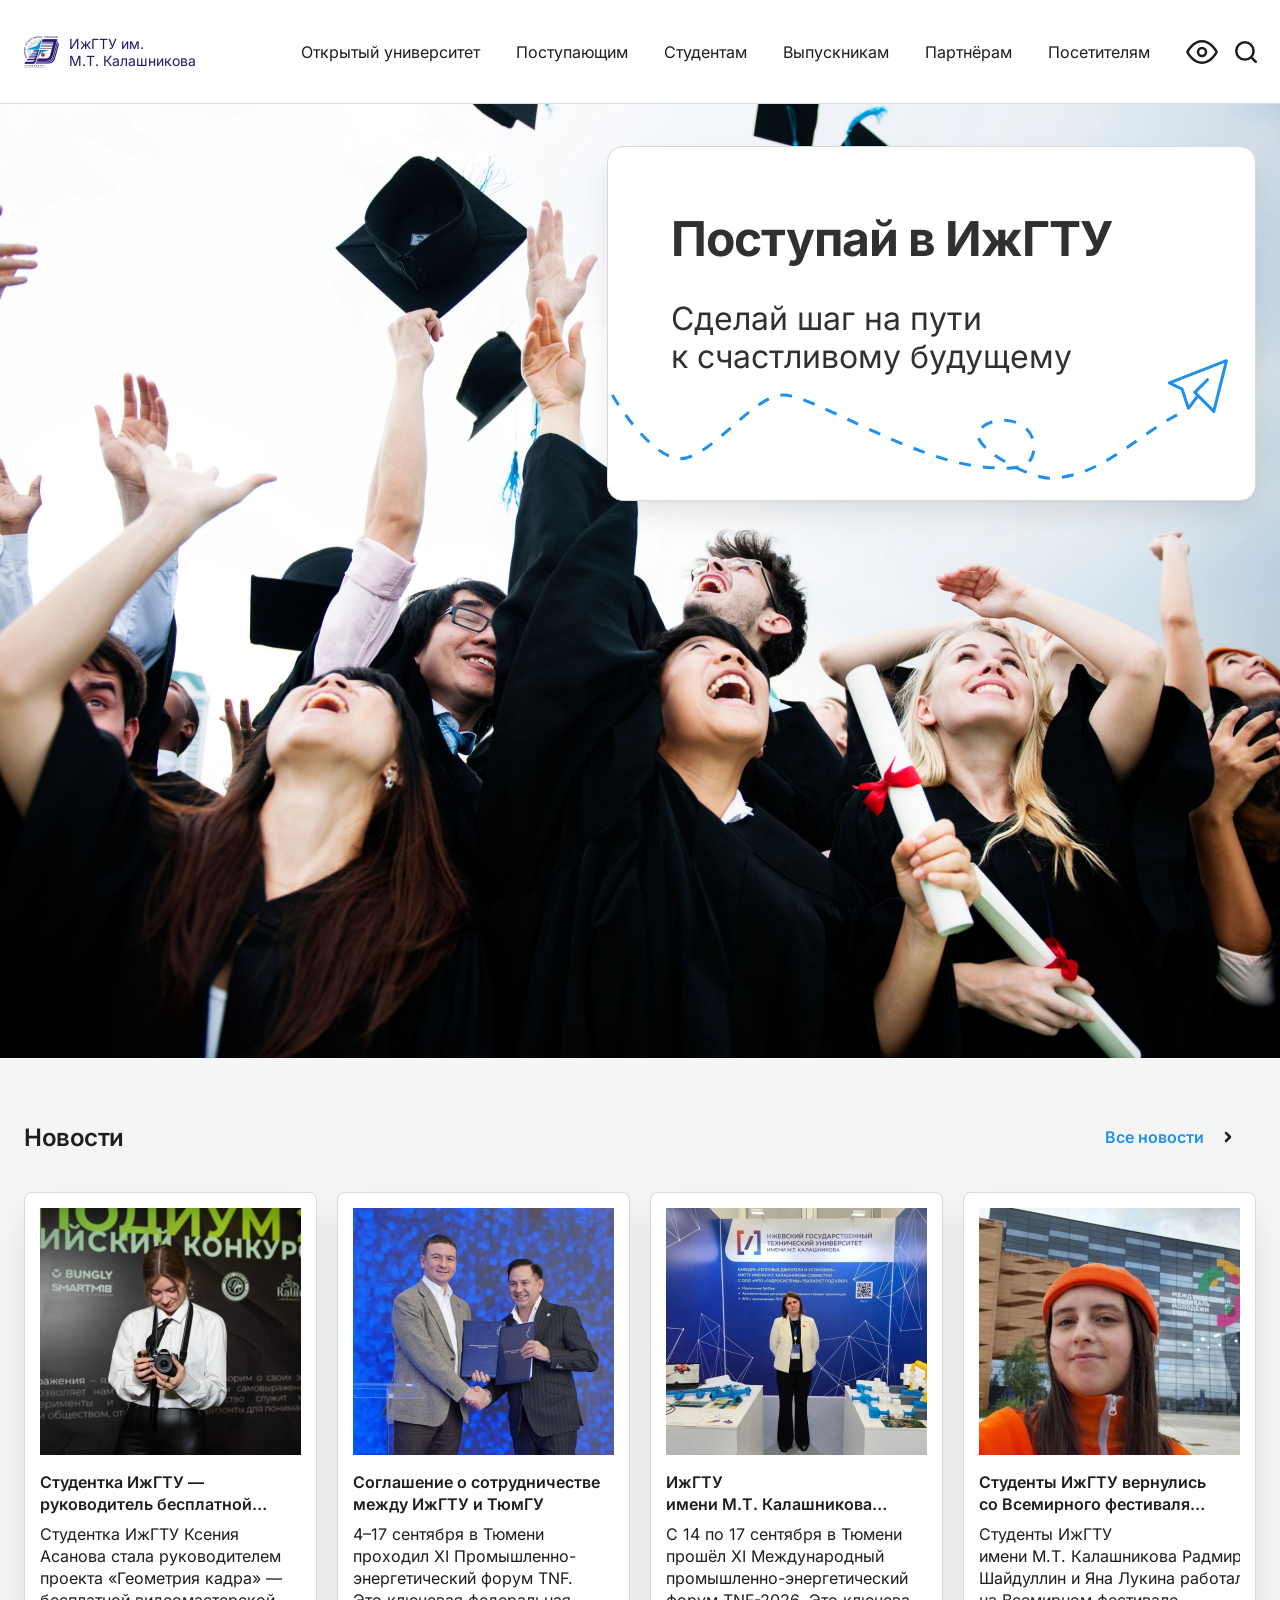
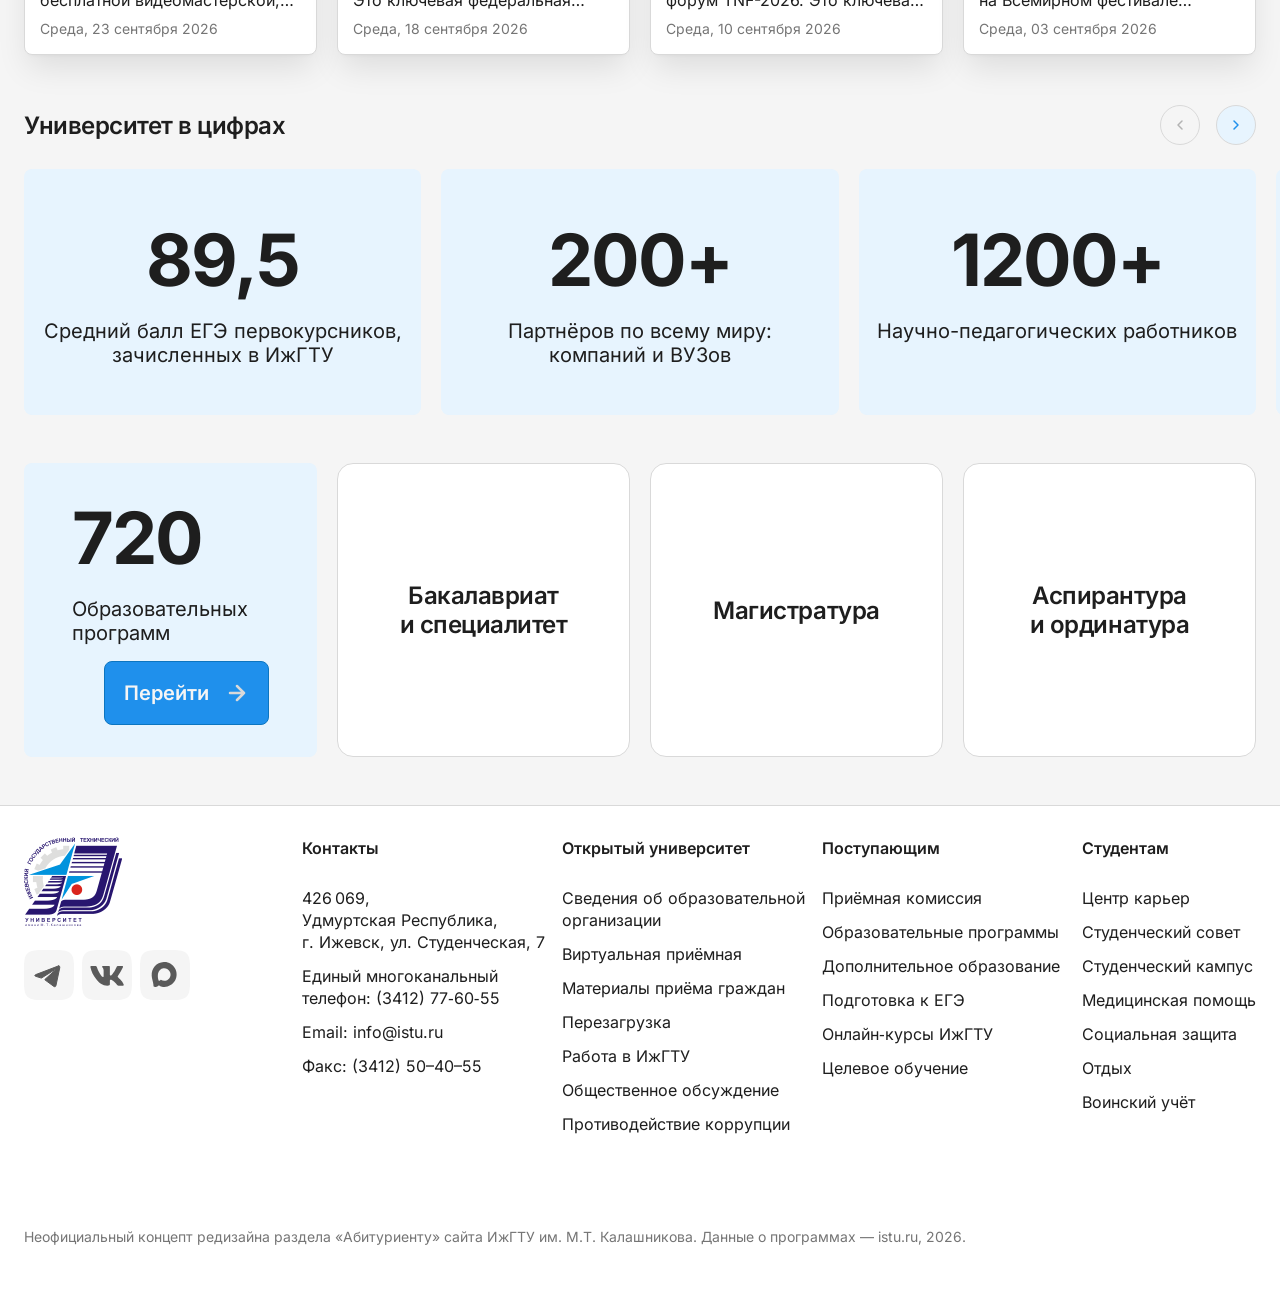
==== index.html @ 880d7a08 "Концепт раздела «Абитуриенту» ИжГТУ: десктоп и мобильная версия Неофициальный концепт редизайна istu" ====
<!doctype html>
<html lang="ru">
<head>
  <meta charset="utf-8">
  <meta name="viewport" content="width=device-width, initial-scale=1">
  <title>ИжГТУ им. М.Т. Калашникова — неофициальный концепт</title>
  <meta name="description" content="Неофициальный концепт редизайна раздела «Абитуриенту» сайта ИжГТУ им. М.Т. Калашникова">
  <link rel="icon" href="assets/img/logo-header.png">
  <link rel="preload" href="assets/fonts/inter-cyrillic.woff2" as="font" type="font/woff2" crossorigin>
  <link rel="stylesheet" href="css/style.css">
  <link rel="stylesheet" href="css/mobile.css">
  <script src="js/icons.js"></script>
  <script src="js/common.js"></script>
  <script src="js/mobile.js"></script>
</head>
<body>
  <header id="header"></header>
  <script>Site.renderHeader();</script>

  <main>
    <section class="hero" aria-label="Поступай в ИжГТУ">
      <img class="hero__photo" src="assets/img/hero.jpg" width="1440" height="960" alt="Выпускники подбрасывают шапки">
      <div class="container">
        <a class="motivation" href="programs.html" aria-label="Поступай в ИжГТУ — подобрать образовательную программу">
          <span class="t-page">Поступай в&nbsp;ИжГТУ</span>
          <span class="t-subtitle">Сделай шаг&nbsp;на&nbsp;пути<br>к&nbsp;счастливому будущему</span>
          <span class="motivation__graphic" id="hero-graphic"></span>
        </a>
      </div>
    </section>

    <section class="news container" aria-labelledby="news-title">
      <div class="section-head">
        <h2 class="t-heading" id="news-title">Новости</h2>
        <a class="btn btn--subtle" href="stub.html">Все&nbsp;новости <span data-icon="chevronRight"></span></a>
      </div>
      <div class="news__grid">
        <a class="news-card" href="stub.html">
          <div class="news-card__img"><img src="assets/img/news1.jpg" width="283" height="247" alt="" loading="lazy"></div>
          <div class="news-card__body">
            <h3 class="news-card__title">Студентка ИжГТУ&nbsp;— руководитель бесплатной видеомастерской</h3>
            <p class="news-card__text">Студентка ИжГТУ&nbsp;Ксения Асанова&nbsp;стала руководителем проекта «Геометрия кадра»&nbsp;— бесплатной видеомастерской, где&nbsp;молодёжь республики 16–25&nbsp;лет&nbsp;за&nbsp;три&nbsp;дня снимет собственные фильмы и&nbsp;покажет их&nbsp;на&nbsp;большом экране. Приём заявок открыт&nbsp;до&nbsp;30&nbsp;сентября. Под&nbsp;руководством Ксении проект получил поддержку грантового конкурса «Росмолодёжь.Гранты»</p>
            <p class="news-card__date">Среда, 23&nbsp;сентября 2026</p>
          </div>
        </a>
        <a class="news-card" href="stub.html">
          <div class="news-card__img"><img src="assets/img/news2.jpg" width="283" height="247" alt="" loading="lazy"></div>
          <div class="news-card__body">
            <h3 class="news-card__title">Соглашение о&nbsp;сотрудничестве между&nbsp;ИжГТУ и&nbsp;ТюмГУ</h3>
            <p class="news-card__text">4–17&nbsp;сентября в&nbsp;Тюмени проходил XI&nbsp;Промышленно-энергетический форум TNF. Это&nbsp;ключевая федеральная площадка для&nbsp;диалога между&nbsp;государством, крупнейшими нефтегазовыми компаниями, поставщиками оборудования и&nbsp;технологий, разработчиками цифровых решений, научным сообществом и&nbsp;регуляторами. ИжГТУ имени&nbsp;М.Т.&nbsp;Калашникова на&nbsp;данном форуме представлял исполняющий обязанности ректора&nbsp;Михаил Олегович Писарев.</p>
            <p class="news-card__date">Среда, 18&nbsp;сентября 2026</p>
          </div>
        </a>
        <a class="news-card" href="stub.html">
          <div class="news-card__img"><img src="assets/img/news3.jpg" width="283" height="247" alt="" loading="lazy"></div>
          <div class="news-card__body">
            <h3 class="news-card__title">ИжГТУ имени&nbsp;М.Т.&nbsp;Калашникова на&nbsp;TNF EXPO&nbsp;— 2026</h3>
            <p class="news-card__text">С&nbsp;14&nbsp;по&nbsp;17&nbsp;сентября в&nbsp;Тюмени прошёл&nbsp;XI&nbsp;Международный промышленно-энергетический форум TNF-2026. Это&nbsp;ключевая отраслевая площадка нефтегазового комплекса России, которая в&nbsp;этом году получила официальный международный статус.</p>
            <p class="news-card__date">Среда, 10&nbsp;сентября 2026</p>
          </div>
        </a>
        <a class="news-card" href="stub.html">
          <div class="news-card__img"><img src="assets/img/news4.jpg" width="283" height="247" alt="" loading="lazy"></div>
          <div class="news-card__body">
            <h3 class="news-card__title">Студенты ИжГТУ вернулись со&nbsp;Всемирного фестиваля молодёжи</h3>
            <p class="news-card__text">Студенты ИжГТУ имени&nbsp;М.Т.&nbsp;Калашникова&nbsp;Радмир Шайдуллин&nbsp;и&nbsp;Яна&nbsp;Лукина&nbsp;работали на&nbsp;Всемирном фестивале молодёжи-2026. Фестиваль, прошедший с&nbsp;11&nbsp;по&nbsp;17&nbsp;сентября в&nbsp;Екатеринбурге, собрал молодёжь, экспертов и&nbsp;лидеров мнений из&nbsp;России и&nbsp;других стран.</p>
            <p class="news-card__date">Среда, 03&nbsp;сентября 2026</p>
          </div>
        </a>
      </div>
    </section>

    <section class="stats" aria-labelledby="stats-title">
      <div class="container section-head">
        <h2 class="t-heading" id="stats-title">Университет в&nbsp;цифрах</h2>
        <div class="carousel-arrows">
          <button class="carousel-arrow" type="button" data-carousel="prev" aria-label="Назад" disabled><span data-icon="chevronLeftThin"></span></button>
          <button class="carousel-arrow" type="button" data-carousel="next" aria-label="Вперёд"><span data-icon="chevronRightThin"></span></button>
        </div>
      </div>
      <div class="stats__viewport">
        <div class="container stats__frame">
          <div class="stats__track" id="stats-track">
            <div class="stat-card"><p class="t-hero">89,5</p><p class="stat-card__label">Средний балл ЕГЭ&nbsp;первокурсников, зачисленных в&nbsp;ИжГТУ</p></div>
            <div class="stat-card"><p class="t-hero">200+</p><p class="stat-card__label">Партнёров по&nbsp;всему миру:<br>компаний и&nbsp;ВУЗов</p></div>
            <div class="stat-card"><p class="t-hero">1200+</p><p class="stat-card__label">Научно-педагогических работников</p></div>
            <div class="stat-card"><p class="t-hero">250+</p><p class="stat-card__label">Научных мероприятий в год</p></div>
          </div>
        </div>
      </div>
    </section>

    <section class="container programs-tiles" aria-label="Образовательные программы">
      <div class="tile tile--count">
        <p class="t-hero">720</p>
        <p class="tile--count__label">Образовательных<br>программ</p>
        <a class="btn btn--primary btn--lg" href="programs.html">Перейти <span data-icon="arrowRight" class="icon-arrow"></span></a>
      </div>
      <a class="tile" href="programs.html?level=bachelor">Бакалавриат<br>и&nbsp;специалитет</a>
      <a class="tile" href="programs.html?level=master">Магистратура</a>
      <a class="tile" href="programs.html?level=postgrad">Аспирантура<br>и&nbsp;ординатура</a>
    </section>
  </main>

  <footer id="footer"></footer>
  <script>Site.renderFooter();</script>
  <script src="js/home.js"></script>
</body>
</html>
---- css/style.css ----
/* ==========================================================================
   ИжГТУ — концепт раздела «Абитуриенту». Стили по макету Figma (Page 1).
   Сетка: макет 1440, контент 1320, поля 60.
   ========================================================================== */

/* ---------- Шрифт Inter (локально, с кириллицей) ---------- */
@font-face {
  font-family: 'Inter';
  font-style: normal;
  font-display: swap;
  font-weight: 100 900;
  src: url('../assets/fonts/inter-cyrillic-ext.woff2') format('woff2');
  unicode-range: U+0460-052F, U+1C80-1C8A, U+20B4, U+2DE0-2DFF, U+A640-A69F, U+FE2E-FE2F;
}
@font-face {
  font-family: 'Inter';
  font-style: normal;
  font-display: swap;
  font-weight: 100 900;
  src: url('../assets/fonts/inter-cyrillic.woff2') format('woff2');
  unicode-range: U+0301, U+0400-045F, U+0490-0491, U+04B0-04B1, U+2116;
}
@font-face {
  font-family: 'Inter';
  font-style: normal;
  font-display: swap;
  font-weight: 100 900;
  src: url('../assets/fonts/inter-latin-ext.woff2') format('woff2');
  unicode-range: U+0100-02BA, U+02BD-02C5, U+02C7-02CC, U+02CE-02D7, U+02DD-02FF, U+0304, U+0308, U+0329, U+1D00-1DBF, U+1E00-1E9F, U+1EF2-1EFF, U+2020, U+20A0-20AB, U+20AD-20C0, U+2113, U+2C60-2C7F, U+A720-A7FF;
}
@font-face {
  font-family: 'Inter';
  font-style: normal;
  font-display: swap;
  font-weight: 100 900;
  src: url('../assets/fonts/inter-latin.woff2') format('woff2');
  unicode-range: U+0000-00FF, U+0131, U+0152-0153, U+02BB-02BC, U+02C6, U+02DA, U+02DC, U+0304, U+0308, U+0329, U+2000-206F, U+20AC, U+2122, U+2191, U+2193, U+2212, U+2215, U+FEFF, U+FFFD;
}

/* ---------- Токены из макета ---------- */
:root {
  --bg: #f5f5f5;
  --surface: #ffffff;
  --border: #d9d9d9;
  --text: #1e1e1e;
  --text-2: #303030;
  --text-3: #5a5a5a;
  --muted: #757575;
  --placeholder: #b3b3b3;
  --brand: #1f90ec;
  --brand-dark: #0c75c0;
  --brand-darker: #0a63a3;
  --brand-50: #e7f4fe;
  --brand-100: #d0e5fd;
  --brand-bubble: #d0ecfd;
  --brand-200: #add9fc;
  --logo: #28166f;
  --positive: #14ae5c;
  --dark: #2c2c2c;
  --track: #e6e6e6;
  --neutral: #e3e3e3;
  --neutral-border: #767676;
  --tag: #d9d9d9;

  --shadow-400: 0 4px 4px -4px rgba(12, 12, 13, .05), 0 16px 32px -4px rgba(12, 12, 13, .10);
  --shadow-400-hover: 0 4px 6px -4px rgba(12, 12, 13, .08), 0 20px 40px -6px rgba(12, 12, 13, .16);
  --shadow-200: 0 1px 4px rgba(12, 12, 13, .05), 0 1px 4px rgba(12, 12, 13, .10);
  --focus: 0 0 0 3px rgba(31, 144, 236, .35);

  --content: 1320px;
  --aside: 315px;
  --gap: 20px;
}

/* ---------- База ---------- */
*, *::before, *::after { box-sizing: border-box; }
html { -webkit-text-size-adjust: 100%; text-size-adjust: 100%; scroll-behavior: smooth; }
body {
  margin: 0;
  min-width: 1000px;
  font-family: 'Inter', system-ui, -apple-system, 'Segoe UI', Roboto, Arial, sans-serif;
  font-size: 16px;
  line-height: 1.4;
  color: var(--text);
  background: var(--bg);
  -webkit-font-smoothing: antialiased;
  -moz-osx-font-smoothing: grayscale;
  font-optical-sizing: none;
}
body.page-white { background: var(--surface); }
img, svg { display: block; }
a { color: inherit; text-decoration: none; }
button { font: inherit; color: inherit; background: none; border: 0; padding: 0; margin: 0; cursor: pointer; }
input { font: inherit; color: inherit; }
h1, h2, h3, h4, p, ul, ol { margin: 0; padding: 0; }
ul, ol { list-style: none; }
[hidden] { display: none !important; }
:focus { outline: none; }
:focus-visible { outline: none; box-shadow: var(--focus); }
.icon { flex: none; }
.visually-hidden {
  position: absolute !important; width: 1px; height: 1px; margin: -1px; padding: 0;
  overflow: hidden; clip: rect(0 0 0 0); white-space: nowrap; border: 0;
}

.container { width: min(var(--content), calc(100% - 48px)); margin-inline: auto; }

/* ---------- Типографика ---------- */
.t-hero { font-size: 72px; line-height: 86px; font-weight: 700; letter-spacing: -2.16px; }
.t-page { font-size: 48px; line-height: 58px; font-weight: 700; letter-spacing: -0.96px; }
.t-subtitle { font-size: 32px; line-height: 38px; font-weight: 400; }
.t-heading { font-size: 24px; line-height: 29px; font-weight: 600; letter-spacing: -0.48px; }
.t-subheading { font-size: 20px; line-height: 24px; font-weight: 400; }
.t-body { font-size: 16px; line-height: 22px; font-weight: 400; }
.t-strong { font-size: 16px; line-height: 22px; font-weight: 600; }
.t-small { font-size: 14px; line-height: 20px; }

/* ---------- Кнопки ---------- */
.btn {
  display: inline-flex; align-items: center; justify-content: center; gap: 16px;
  border: 1px solid transparent; border-radius: 8px;
  font-weight: 600; white-space: nowrap; cursor: pointer;
  transition: background-color .15s ease, border-color .15s ease, color .15s ease, box-shadow .15s ease;
}
.btn--lg { padding: 19px; font-size: 20px; line-height: 24px; }
.btn--md { padding: 11px; font-size: 16px; line-height: 22px; gap: 8px; }
.btn--primary { background: var(--brand); border-color: var(--brand-dark); color: var(--bg); }
.btn--primary .icon { color: var(--border); }
.btn--primary:hover { background: var(--brand-dark); border-color: var(--brand-darker); }
.btn--primary:active { background: var(--brand-darker); }
.btn--primary.btn--md { border-color: var(--brand); }
.btn--primary.btn--md:hover { border-color: var(--brand-dark); }
.btn--subtle { padding: 20px; font-size: 16px; line-height: 22px; color: var(--brand); background: transparent; border: 0; }
.btn--subtle:hover { background: var(--brand-50); }
.btn--subtle .icon { color: var(--text); }
.btn--link { padding: 8px 0; gap: 16px; font-size: 16px; line-height: 22px; color: var(--brand); border: 0; }
.btn--link .icon { color: var(--brand); transition: transform .15s ease; }
.btn--link:hover { color: var(--brand-dark); }
.btn--link:hover .icon { transform: translateX(3px); }
.btn--neutral {
  padding: 11px; gap: 8px; font-size: 16px; line-height: 16px; font-weight: 400;
  background: var(--neutral); border-color: var(--neutral-border); color: var(--text);
}
.btn--neutral:hover { background: #d6d6d6; }
.btn--outline { padding: 11px 15px; font-size: 16px; line-height: 22px; gap: 8px; background: var(--surface); border-color: var(--brand); color: var(--brand); }
.btn--outline:hover { background: var(--brand-50); }
.btn--block { width: 100%; }
.btn .icon { transition: transform .15s ease; }
.btn--primary:hover .icon-arrow { transform: translateX(3px); }

/* ---------- Шапка ---------- */
.header { position: relative; z-index: 50; background: var(--surface); border-bottom: 1px solid var(--border); }
.header__inner { height: 103px; display: flex; align-items: center; gap: 24px; }
.logo { display: flex; align-items: center; gap: 10px; width: 170px; flex: none; }
.logo img { width: 35px; height: 32px; }
.logo span { font-size: 14px; line-height: 17px; color: var(--logo); white-space: nowrap; }
.nav { flex: 1; display: flex; justify-content: flex-end; }
.nav__list { display: flex; gap: 12px; }
.nav__item { position: relative; }
.nav__pill {
  display: block; padding: 12px; border-radius: 8px;
  font-size: 16px; line-height: 16px; color: var(--text); white-space: nowrap;
  transition: background-color .15s ease;
}
.nav__pill:hover, .nav__item.is-open .nav__pill { background: var(--bg); }
.nav__pill.is-current { background: var(--brand-50); }
.header__tools { width: 70px; flex: none; display: flex; align-items: center; gap: 12px; }
.header__tool { width: 32px; height: 32px; display: flex; align-items: center; justify-content: center; border-radius: 8px; color: var(--text); flex: none; transition: background-color .15s ease; }
.header__tool:hover { background: var(--bg); }

.dropdown {
  position: absolute; top: calc(100% + 12px); left: 0; width: 315px;
  padding: 15px; background: var(--surface); border: 1px solid var(--border); border-radius: 8px;
  box-shadow: var(--shadow-200);
  opacity: 0; visibility: hidden; transform: translateY(-4px);
  transition: opacity .15s ease, transform .15s ease, visibility 0s linear .15s;
}
.dropdown::before { content: ''; position: absolute; left: 0; right: 0; top: -14px; height: 14px; }
.nav__item.is-open .dropdown { opacity: 1; visibility: visible; transform: none; transition: opacity .15s ease, transform .15s ease; }
.dropdown__list { display: flex; flex-direction: column; gap: 8px; }
.dropdown__link { display: block; font-size: 16px; line-height: 22px; color: var(--text); border-radius: 4px; transition: color .15s ease; }
.dropdown__link:hover { color: var(--brand); }

/* ---------- Подвал ---------- */
.footer { background: var(--surface); border-top: 1px solid var(--border); }
.footer__inner { position: relative; display: flex; gap: 16px; padding: 31px 0 160px; }
.footer__brand { width: 262px; flex: none; display: flex; flex-direction: column; gap: 24px; }
.footer__brand img { width: 98px; height: 89px; }
.socials { display: flex; gap: 8px; }
.socials a { width: 50px; height: 50px; color: var(--bg); border-radius: 17px; transition: color .15s ease; }
.socials a:hover { color: var(--brand-50); }
.footer__cols { display: flex; gap: 16px; flex: 1; min-width: 0; }
.footer__col { width: 262px; flex: 0 1 262px; min-width: 0; }
.footer__col:last-child { width: auto; flex: 0 0 auto; }
.footer__title { padding-bottom: 16px; margin-bottom: 12px; font-size: 16px; line-height: 22px; font-weight: 600; }
.footer__list { display: flex; flex-direction: column; gap: 12px; }
.footer__list li { font-size: 16px; line-height: 22px; }
.footer__list a { transition: color .15s ease; }
.footer__list a:hover { color: var(--brand); }
.footer__note { position: absolute; left: 0; bottom: 48px; font-size: 14px; line-height: 20px; color: var(--muted); }

/* ==========================================================================
   Главная
   ========================================================================== */
.hero { position: relative; height: 954px; overflow: hidden; background: #dfe6ee; }
.hero__photo { position: absolute; left: 0; top: -6px; width: 100%; height: 960px; object-fit: cover; object-position: 50% 0; }
.hero .container { position: relative; height: 100%; }
.motivation {
  position: absolute; top: 42px; right: 0; width: 649px; height: 355px;
  display: flex; flex-direction: column; gap: 32px; padding: 63px;
  background: var(--surface); border: 1px solid var(--border); border-radius: 16px;
  box-shadow: var(--shadow-400); color: var(--text-2); overflow: hidden;
  transition: box-shadow .2s ease, transform .2s ease;
}
.motivation:hover { box-shadow: var(--shadow-400-hover); transform: translateY(-2px); }
.motivation__graphic { position: absolute; left: 3px; top: 201px; pointer-events: none; }
.motivation .hero-plane { transition: transform .35s ease; }
.motivation:hover .hero-plane { transform: translate(6px, -6px); }

.section-head { display: flex; align-items: center; justify-content: space-between; }
.news { padding-top: 48px; }
.news .section-head { min-height: 62px; }
.news__grid { margin-top: 24px; display: grid; grid-template-columns: repeat(4, minmax(0, 1fr)); gap: 20px; }
.news-card {
  display: flex; flex-direction: column; gap: 16px; padding: 15px;
  background: var(--surface); border: 1px solid var(--border); border-radius: 8px;
  box-shadow: var(--shadow-400); transition: box-shadow .2s ease, transform .2s ease;
}
.news-card:hover { box-shadow: var(--shadow-400-hover); transform: translateY(-2px); }
.news-card__img { height: 247px; background: #e3e3e3; overflow: hidden; }
.news-card__img img { width: 100%; height: 100%; object-fit: cover; }
.news-card__body { display: flex; flex-direction: column; gap: 8px; }
.news-card__title {
  height: 44px; font-size: 16px; line-height: 22px; font-weight: 600;
  display: -webkit-box; -webkit-line-clamp: 2; -webkit-box-orient: vertical; overflow: hidden;
}
.news-card__text {
  height: 88px; font-size: 16px; line-height: 22px;
  display: -webkit-box; -webkit-line-clamp: 4; -webkit-box-orient: vertical; overflow: hidden;
}
.news-card__date { font-size: 14px; line-height: 20px; color: var(--muted); }

.stats { padding-top: 50px; }
.stats .section-head { height: 40px; }
.carousel-arrows { display: flex; gap: 16px; }
.carousel-arrow {
  width: 40px; height: 40px; border-radius: 9999px; border: 1px solid var(--border);
  display: flex; align-items: center; justify-content: center;
  background: var(--brand-50); color: var(--brand); transition: background-color .15s ease;
}
.carousel-arrow:hover:not(:disabled) { background: var(--brand-100); }
.carousel-arrow:disabled { background: var(--bg); color: var(--placeholder); cursor: default; }
.stats__viewport { margin-top: 24px; overflow: hidden; }
.stats__frame { container-type: inline-size; }
.stats__track { display: flex; gap: 20px; transition: transform .4s ease; }
.stat-card {
  flex: 0 0 calc((100cqw - 40px) / 3);
  display: flex; flex-direction: column; align-items: center; justify-content: center; gap: 16px;
  padding: 48px 6px; background: var(--brand-50); border-radius: 8px; text-align: center;
}
.stat-card__label { height: 48px; font-size: 20px; line-height: 24px; }

.programs-tiles { padding: 48px 0; display: grid; grid-template-columns: repeat(4, minmax(0, 1fr)); gap: 20px; }
.tile {
  height: 294px; border-radius: 16px; display: flex; align-items: center; justify-content: center; text-align: center;
  background: var(--surface); border: 1px solid var(--border);
  font-size: 24px; line-height: 29px; font-weight: 600; letter-spacing: -0.48px;
  transition: box-shadow .2s ease, border-color .2s ease, transform .2s ease;
}
.tile:hover { border-color: var(--brand); box-shadow: var(--shadow-400); transform: translateY(-2px); }
.tile--count {
  flex-direction: column; align-items: stretch; justify-content: center; gap: 16px; text-align: left;
  padding: 32px 48px; background: var(--brand-50); border: 0; border-radius: 8px;
  font-size: 20px; line-height: 24px; font-weight: 400; letter-spacing: 0;
}
.tile--count:hover { border: 0; box-shadow: none; transform: none; }
.tile--count .t-hero { color: var(--text); }
.tile--count__label { height: 48px; }
.tile--count > * { flex: none; }
.tile--count .btn { align-self: flex-end; }

/* ==========================================================================
   Каталог «Образовательные программы»
   ========================================================================== */
.page-head { padding-top: 48px; }
.level-tabs { margin-top: 24px; display: flex; flex-wrap: wrap; gap: 16px; }
.level-tab {
  padding: 20px 16px; border-radius: 12px; background: var(--brand-50);
  font-size: 20px; line-height: 24px; color: var(--text); white-space: nowrap;
  transition: background-color .15s ease, color .15s ease;
}
.level-tab:hover { background: var(--brand-100); }
.level-tab.is-active { background: var(--brand-100); color: var(--muted); cursor: default; }

.catalog { margin-top: 24px; padding-bottom: 48px; display: grid; grid-template-columns: minmax(0, 1fr) var(--aside); gap: var(--gap); align-items: start; }
.catalog__main { min-width: 0; }

.toolbar { display: flex; align-items: center; justify-content: space-between; gap: 24px; height: 40px; }
.search {
  position: relative; width: 534px; height: 40px; flex: 0 1 534px; min-width: 260px;
  display: flex; align-items: center; gap: 8px; padding: 0 15px;
  background: var(--surface); border: 1px solid var(--border); border-radius: 9999px;
  transition: border-color .15s ease, box-shadow .15s ease;
}
.search:hover { border-color: #bdbdbd; }
.search:focus-within { border-color: var(--brand); box-shadow: var(--focus); }
.search input {
  flex: 1; min-width: 0; height: 38px; border: 0; padding: 0; background: transparent;
  font-size: 16px; line-height: 16px; color: var(--text);
}
.search input::placeholder { color: var(--placeholder); opacity: 1; }
.search input::-webkit-search-cancel-button { display: none; }
.search__clear { display: none; width: 20px; height: 20px; border-radius: 50%; align-items: center; justify-content: center; color: var(--muted); }
.search__clear:hover { color: var(--text); background: var(--bg); }
.search.has-value .search__clear { display: flex; }
.search__icon { color: var(--text); }
.toolbar__right { display: flex; align-items: center; gap: 24px; }
.found { font-size: 16px; line-height: 22px; color: var(--muted); white-space: nowrap; }
.found b { font-weight: 600; color: var(--text); }
.view-switch { display: flex; }
.view-btn { width: 32px; height: 32px; padding: 4px; border-radius: 8px; color: var(--muted); transition: background-color .15s ease, color .15s ease; }
.view-btn:first-child { border-radius: 14px; }
.view-btn:hover { background: #ebebeb; color: var(--text); }
.view-btn.is-active { color: var(--text); }

.sortbar { margin-top: 24px; display: flex; align-items: center; gap: 16px; min-height: 32px; }
.sortbar__label { font-size: 16px; line-height: 22px; font-weight: 600; white-space: nowrap; }
.sortbar__group { display: flex; flex-wrap: wrap; gap: 8px; }
.toggle {
  display: inline-flex; align-items: center; gap: 8px; padding: 8px; border-radius: 8px;
  background: var(--bg); color: var(--muted); font-size: 16px; line-height: 16px; white-space: nowrap;
  transition: background-color .15s ease, color .15s ease;
}
.toggle:hover { background: #ebebeb; color: var(--text); }
.toggle.is-on { background: var(--dark); color: var(--bg); }
.toggle.is-on:hover { background: #3a3a3a; }
.toggle .icon { display: none; }
.toggle.is-on .icon { display: block; }
.toggle .sort-up, .toggle .sort-down { stroke: #b2b2b2; }
.toggle[data-dir="asc"] .sort-up, .toggle[data-dir="desc"] .sort-down { stroke: var(--bg); }
.tag {
  display: inline-flex; align-items: center; gap: 8px; padding: 8px; border-radius: 8px;
  background: var(--tag); color: var(--text); font-size: 16px; line-height: 16px; white-space: nowrap;
  transition: background-color .15s ease;
}
.tag:hover { background: #cbcbcb; }
.tag--filter { background: var(--brand-50); }
.tag--filter:hover { background: var(--brand-100); }

.chips { margin-top: 16px; display: flex; flex-wrap: wrap; align-items: center; gap: 8px; }
.chips__label { font-size: 16px; line-height: 22px; color: var(--muted); margin-right: 8px; }

.results { margin-top: 24px; }
.cards { display: grid; gap: 24px 20px; }
.cards--grid { grid-template-columns: repeat(2, minmax(0, 1fr)); }
.cards--list { grid-template-columns: minmax(0, 1fr); }

/* Карточка программы — плитка */
.pcard {
  position: relative; display: flex; flex-direction: column; gap: 16px; padding: 23px; min-width: 0;
  background: var(--surface); border: 1px solid var(--border); border-radius: 8px;
  box-shadow: var(--shadow-400); transition: box-shadow .2s ease, border-color .2s ease;
}
.pcard:hover { box-shadow: var(--shadow-400-hover); border-color: #c9c9c9; }
.pcard__main { display: flex; flex-direction: column; gap: 12px; min-width: 0; }
.pcard__pills { display: flex; align-items: center; gap: 12px; height: 34px; overflow: hidden; white-space: nowrap; }
.pcard__code { flex: none; min-width: 63px; font-size: 16px; line-height: 22px; color: var(--text); }
.pill {
  flex: none; padding: 6px 8px; border-radius: 16px; background: var(--brand-50);
  font-size: 16px; line-height: 22px; color: var(--text-2); white-space: nowrap;
}
.pcard__title {
  height: 58px; font-size: 24px; line-height: 29px; font-weight: 600; letter-spacing: -0.48px;
  display: -webkit-box; -webkit-line-clamp: 2; -webkit-box-orient: vertical; overflow: hidden;
}
.pcard__title.is-md { font-size: 20px; line-height: 24px; letter-spacing: -0.4px; }
.pcard__title.is-long { font-size: 16px; line-height: 19px; letter-spacing: -0.32px; -webkit-line-clamp: 3; }
.pcard__title a { transition: color .15s ease; }
.pcard__title a:hover { color: var(--brand); }
.perks { display: flex; align-items: center; gap: 12px; flex-wrap: wrap; }
.perk { display: inline-flex; align-items: center; gap: 8px; font-size: 16px; line-height: 22px; color: var(--text-2); white-space: nowrap; }
.perk .icon { color: var(--positive); }
.perk--off { color: var(--text-3); }
.perk--off .icon { color: var(--muted); }

.nums { display: grid; grid-template-columns: repeat(3, minmax(0, 1fr)); gap: 12px; }
.num { min-width: 0; display: flex; flex-direction: column; gap: 4px; }
.num__value { min-height: 29px; font-size: 24px; line-height: 29px; font-weight: 600; letter-spacing: -0.48px; white-space: nowrap; }
.num__value--text { font-size: 20px; line-height: 24px; letter-spacing: -0.4px; padding-bottom: 5px; white-space: normal; }
.num__label { max-width: 132px; font-size: 16px; line-height: 22px; }

.status {
  display: inline-flex; align-items: center; gap: 8px; align-self: flex-start;
  padding: 6px 10px 6px 8px; border-radius: 16px; font-size: 16px; line-height: 22px;
}
.status--ok { background: #ebffee; color: #02542d; }
.status--ok .icon { color: var(--positive); }
.status--edge { background: #fff8e1; color: #6b3b00; }
.status--edge .icon { color: #e8a200; }
.status--miss { background: #fee9e7; color: #900b09; }
.status--miss .icon { color: #ec221f; }
.status--none { background: var(--bg); color: var(--text-3); }
.status--none .icon { color: var(--muted); }

.exams-block__title { font-size: 16px; line-height: 22px; font-weight: 600; }
.exams { margin-top: 12px; display: flex; align-items: center; gap: 32px; min-height: 66px; }
.exams__col { display: flex; flex-direction: column; gap: 12px; min-width: 172px; }
.exams__col--choice { gap: 0; min-width: 0; }
.exams__col--plain { min-width: 0; }
.exam { display: flex; align-items: flex-start; gap: 8px; font-size: 16px; line-height: 22px; }
.exam::before { content: ''; flex: none; width: 6px; height: 6px; margin-top: 8px; border-radius: 50%; background: var(--text-3); }

.pcard__actions { display: flex; margin-top: auto; }

/* Карточка программы — список */
.pcard--row { gap: 0; }
.pcard--row .pcard__row { display: grid; grid-template-columns: minmax(0, 288px) minmax(0, 232px) minmax(0, 376px); justify-content: space-between; column-gap: 20px; }
.pcard--row .pcard__pills { height: auto; flex-wrap: wrap; overflow: visible; row-gap: 8px; }
.pcard--row .pcard__title { height: auto; -webkit-line-clamp: 3; }
.pcard--row .pcard__title.is-long { -webkit-line-clamp: 5; }
.pcard--row .num__label { max-width: 112px; }
.pcard--row .perks { flex-direction: column; align-items: flex-start; gap: 8px; }
.pcard--row .exams { flex-direction: column; align-items: flex-start; gap: 12px; min-height: 0; }
.pcard--row .exams__col, .pcard--row .exams__col--choice { gap: 12px; min-width: 0; }
.pcard--row .pcard__side { display: flex; flex-direction: column; gap: 16px; }
.pcard--row .pcard__actions { margin-top: 0; }
.pcard--row .nums { grid-template-columns: repeat(3, minmax(0, 1fr)); gap: 8px; }
.pcard--row .num__value--text { padding-bottom: 0; }

/* Пустое состояние */
.empty {
  display: flex; flex-direction: column; align-items: flex-start; gap: 16px;
  padding: 40px 48px 48px; background: var(--surface); border: 1px solid var(--border); border-radius: 8px;
  box-shadow: var(--shadow-400);
}
.empty__face { font-size: 120px; line-height: 144px; font-weight: 700; letter-spacing: -2.4px; color: var(--text); }
.empty__text { max-width: 640px; }
.empty__actions { display: flex; flex-wrap: wrap; gap: 12px; margin-top: 8px; }

/* Пагинация */
.pagination { margin-top: 24px; display: flex; justify-content: flex-end; align-items: center; gap: 8px; }
.pagination__list { display: flex; align-items: center; gap: 8px; }
.pg-btn {
  display: inline-flex; align-items: center; justify-content: center; gap: 8px; min-width: 32px; height: 32px;
  padding: 8px 12px; border-radius: 8px; font-size: 16px; line-height: 16px; color: var(--text);
  transition: background-color .15s ease;
}
.pg-btn:hover:not(:disabled):not(.is-current) { background: #ebebeb; }
.pg-btn.is-current { background: var(--brand); color: var(--bg); cursor: default; }
.pg-btn:disabled { opacity: .5; cursor: default; }
.pg-btn:disabled span { color: var(--muted); }
.pg-gap { padding: 8px 16px; font-weight: 700; line-height: 22px; color: #000; }

/* Панель фильтров */
.filters-wrap { position: sticky; top: 16px; }
.filters {
  display: flex; flex-direction: column; gap: 24px; padding: 15px;
  background: var(--surface); border: 1px solid var(--border); border-radius: 8px;
}
.filters[hidden] { display: none; }
.filters__head { display: flex; align-items: flex-start; justify-content: space-between; gap: 24px; }
.filters__title { font-size: 16px; line-height: 22px; font-weight: 600; }
.filters__close { width: 20px; height: 20px; color: var(--text); border-radius: 4px; transition: color .15s ease; }
.filters__close:hover { color: var(--brand); }
.filters-collapsed {
  width: 100%; display: flex; align-items: center; justify-content: space-between; gap: 12px; padding: 15px;
  background: var(--surface); border: 1px solid var(--border); border-radius: 8px;
  font-size: 16px; line-height: 22px; font-weight: 600; transition: border-color .15s ease;
}
.filters-collapsed:hover { border-color: var(--brand); }
.filters-collapsed .count { font-weight: 400; color: var(--muted); }
.fsec { display: flex; flex-direction: column; gap: 12px; }
.fsec[hidden] { display: none; }
.fsec__title { font-size: 16px; line-height: 22px; }
.fsec__group { display: flex; flex-direction: column; gap: 12px; }

.check, .radio { position: relative; display: flex; align-items: flex-start; gap: 12px; cursor: pointer; font-size: 16px; line-height: 22px; }
.check input, .radio input { position: absolute; opacity: 0; width: 16px; height: 16px; margin: 3px 0 0; pointer-events: none; }
.check__box {
  flex: none; width: 16px; height: 16px; margin-top: 3px; border: 1px solid var(--muted); border-radius: 4px; background: var(--surface);
  display: flex; align-items: center; justify-content: center; color: transparent;
  transition: background-color .15s ease, border-color .15s ease;
}
.check:hover .check__box { border-color: var(--text); }
.check input:checked + .check__box { background: var(--dark); border-color: var(--dark); color: var(--bg); }
.check input:focus-visible + .check__box, .radio input:focus-visible + .radio__dot { box-shadow: var(--focus); }
.check__text { min-width: 0; }
.check__desc { display: block; color: var(--muted); }
.radio__dot {
  flex: none; width: 16px; height: 16px; margin-top: 3px; border: 1px solid var(--muted); border-radius: 9999px; background: var(--surface);
  position: relative; transition: background-color .15s ease, border-color .15s ease;
}
.radio:hover .radio__dot { border-color: var(--text); }
.radio input:checked + .radio__dot { background: var(--dark); border-color: var(--dark); }
.radio input:checked + .radio__dot::after { content: ''; position: absolute; inset: 2px; border-radius: 50%; background: var(--bg); transform: scale(.6); }
.radio__desc { display: block; color: var(--muted); }
.ege-panel { display: flex; flex-direction: column; gap: 12px; padding-left: 28px; }
.ege-panel[hidden] { display: none; }

.slider-field { display: flex; flex-direction: column; gap: 12px; }
.slider-field__label { display: flex; align-items: center; justify-content: space-between; gap: 4px; min-height: 22px; font-size: 16px; line-height: 22px; }
.slider-field__out { display: flex; align-items: center; gap: 2px; font-size: 14px; line-height: 20px; text-align: right; white-space: nowrap; }
.score-input {
  width: 76px; height: 32px; padding: 0 10px; text-align: right;
  border: 1px solid var(--border); border-radius: 8px; background: var(--surface);
  font-size: 16px; line-height: 16px; color: var(--text); -moz-appearance: textfield; appearance: textfield;
  transition: border-color .15s ease, box-shadow .15s ease;
}
.score-input::-webkit-outer-spin-button, .score-input::-webkit-inner-spin-button { -webkit-appearance: none; margin: 0; }
.score-input::placeholder { color: var(--placeholder); }
.score-input:hover { border-color: #bdbdbd; }
.score-input:focus { border-color: var(--brand); box-shadow: var(--focus); }
.slider-field__hint { font-size: 14px; line-height: 20px; color: var(--muted); }

.range { position: relative; height: 16px; }
.range__track { position: absolute; left: 0; right: 0; top: 4px; height: 8px; border-radius: 9999px; background: var(--track); }
.range__fill { position: absolute; top: 4px; height: 8px; border-radius: 9999px; background: #c4c4c4; }
.range input[type=range] {
  position: absolute; left: 0; top: 0; width: 100%; height: 16px; margin: 0; background: transparent;
  -webkit-appearance: none; appearance: none; pointer-events: none;
}
.range input[type=range]::-webkit-slider-runnable-track { height: 16px; background: transparent; }
.range input[type=range]::-moz-range-track { height: 16px; background: transparent; }
.range input[type=range]::-webkit-slider-thumb {
  -webkit-appearance: none; appearance: none; width: 16px; height: 16px; border-radius: 50%; border: 0;
  background: var(--dark); cursor: pointer; pointer-events: auto; transition: transform .15s ease;
}
.range input[type=range]::-moz-range-thumb {
  width: 16px; height: 16px; border-radius: 50%; border: 0; background: var(--dark); cursor: pointer; pointer-events: auto;
}
.range input[type=range]:hover::-webkit-slider-thumb { transform: scale(1.15); }
.range input[type=range]:focus-visible::-webkit-slider-thumb { box-shadow: var(--focus); }
.range input[type=range]:focus-visible { box-shadow: none; }

.filters__buttons { display: flex; flex-direction: column; gap: 12px; }

/* ==========================================================================
   Страница программы
   ========================================================================== */
.program { padding: 20px 0; display: grid; grid-template-columns: minmax(0, 1fr) var(--aside); gap: var(--gap); align-items: stretch; }
.program__col { display: flex; flex-direction: column; gap: 15px; min-width: 0; }
.program__aside { display: flex; flex-direction: column; gap: 12px; min-width: 0; }
.program__col > :last-child, .program__aside > :last-child { flex-grow: 1; }

.crumbs { display: flex; align-items: center; gap: 8px; min-height: 40px; flex-wrap: wrap; }
.crumbs__home { width: 40px; height: 40px; padding: 8px; border-radius: 9999px; background: var(--brand-50); color: var(--brand); transition: background-color .15s ease; }
.crumbs__home:hover { background: var(--brand-100); }
.crumbs__link { padding: 12px; border-radius: 8px; font-size: 16px; line-height: 16px; white-space: nowrap; transition: background-color .15s ease; }
a.crumbs__link:hover { background: #ebebeb; }
.crumbs__current { padding: 12px; font-size: 16px; line-height: 16px; }
.crumbs .icon { color: var(--text); }

.phero {
  position: relative; display: flex; flex-direction: column; gap: 16px; padding: 20px; min-height: 266px;
  background: var(--brand-50); border-radius: 16px; overflow: hidden;
}
.phero > * { position: relative; z-index: 1; }
.phero__level { font-size: 16px; line-height: 22px; font-weight: 600; }
.phero__title { max-width: 570px; font-size: 48px; line-height: 58px; font-weight: 700; letter-spacing: -0.96px; }
.phero__title.is-md { font-size: 36px; line-height: 43px; letter-spacing: -0.72px; }
.phero__title.is-sm { font-size: 28px; line-height: 34px; letter-spacing: -0.56px; }
.phero__meta { max-width: calc(100% - 340px); display: flex; flex-direction: column; gap: 12px; font-size: 16px; line-height: 22px; font-weight: 600; }
.phero__actions { display: flex; gap: 12px; padding-top: 4px; }
.phero__img { position: absolute; z-index: 0; right: -15px; bottom: -56px; width: 418px; height: 278px; pointer-events: none; }

.ptabs { display: flex; align-items: flex-start; justify-content: space-between; gap: 16px; padding: 8px; background: var(--surface); border-radius: 8px; }
.ptab { padding: 20px; border-radius: 8px; font-size: 16px; line-height: 22px; font-weight: 600; color: var(--brand); white-space: nowrap; transition: background-color .15s ease; }
.ptab:hover { background: var(--brand-50); }
.ptab.is-active {
  padding: 19px; font-size: 20px; line-height: 24px; color: var(--bg);
  background: var(--brand); border: 1px solid var(--brand-dark); cursor: default;
}

.pinfo { display: grid; grid-template-columns: repeat(3, minmax(0, 1fr)); gap: 20px; align-items: stretch; }
.pinfo__stack { display: flex; flex-direction: column; justify-content: space-between; gap: 22px; }
.icard {
  display: flex; align-items: flex-start; gap: 12px; padding: 10px;
  background: var(--surface); border-radius: 8px; box-shadow: var(--shadow-200);
}
.icard--pad { padding: 12px 10px; }
.icard--tall { flex: 1; }
.bubble { flex: none; width: 40px; height: 40px; padding: 8px; border-radius: 9999px; background: var(--brand-bubble); color: var(--brand); }
.bubble--light { background: var(--brand-50); color: var(--brand-200); }
.icard__body { flex: 1; min-width: 0; display: flex; flex-direction: column; gap: 8px; }
.icard__title { font-size: 16px; line-height: 22px; font-weight: 600; }
.icard__value { font-size: 16px; line-height: 22px; }
.icard__value--small { font-size: 14px; line-height: 20px; color: var(--text-2); }
.kv { display: flex; flex-direction: column; gap: 8px; }
.kv__row { display: flex; align-items: flex-end; justify-content: space-between; gap: 4px; font-size: 16px; line-height: 22px; }
.kv__row span:last-child { flex: none; text-align: right; }

.about {
  display: flex; align-items: center; justify-content: space-between; gap: 6px; padding: 16px;
  background: var(--surface); border-radius: 8px; box-shadow: var(--shadow-200);
}
.about__text { flex: 0 1 650px; min-width: 0; display: flex; flex-direction: column; gap: 8px; }
.about__text p { font-size: 16px; line-height: 22px; white-space: pre-line; }
.about__text .btn--link { align-self: flex-start; }
.about__img { flex: none; width: 297px; height: 222px; border-radius: 8px; object-fit: cover; }

.acard { display: flex; align-items: flex-start; gap: 10px; padding: 10px; background: var(--brand-50); border-radius: 16px; transition: background-color .15s ease; }
a.acard:hover { background: var(--brand-100); }
.acard__body { flex: 1; min-width: 0; display: flex; flex-direction: column; gap: 10px; }
.acard__title { font-size: 16px; line-height: 22px; font-weight: 600; color: var(--text-2); }
.acard__rows { display: flex; flex-direction: column; gap: 4px; }
.acard__row { display: flex; justify-content: space-between; gap: 4px; font-size: 14px; line-height: 20px; color: var(--text-2); }
.acard__row b { font-weight: 600; white-space: nowrap; }
.acard__arrow { flex: none; align-self: stretch; display: flex; align-items: center; color: var(--brand-dark); }
.acard--white { background: var(--surface); border-radius: 8px; box-shadow: var(--shadow-200); gap: 12px; }
.notes { font-size: 16px; line-height: 22px; color: var(--muted); }
.notes u { text-decoration: underline; text-underline-offset: 2px; }

/* ==========================================================================
   Заглушка
   ========================================================================== */
.stub { padding: 48px 0 230px; }
.stub__face { margin: 48px 0 0 486px; font-size: 190px; line-height: 228px; font-weight: 700; letter-spacing: -3.8px; }

/* ==========================================================================
   Адаптация под ширину окна 1024–1439
   ========================================================================== */
@media (max-width: 1439px) {
  .num__value { font-size: 22px; letter-spacing: -0.44px; }
  .phero__img { right: -60px; }
}
@media (max-width: 1279px) {
  .cards--grid { grid-template-columns: minmax(0, 1fr); }
  .pcard--row .pcard__row { grid-template-columns: minmax(0, 1fr) minmax(0, 200px); row-gap: 20px; }
  .pcard--row .pcard__side { grid-column: 1 / -1; }
  .stub__face { margin-left: 30%; }
  .pinfo { grid-template-columns: repeat(2, minmax(0, 1fr)); }
  .news__grid { grid-template-columns: repeat(2, minmax(0, 1fr)); }
  .programs-tiles { grid-template-columns: repeat(2, minmax(0, 1fr)); }
  .footer__cols { flex-wrap: wrap; row-gap: 32px; }
  .phero__meta { max-width: calc(100% - 300px); }
}
@media (max-width: 1279px) {
  .phero__title { max-width: calc(100% - 220px); }
  .phero__img { width: 300px; height: 200px; right: -30px; bottom: -40px; }
  .about { flex-direction: column; align-items: stretch; gap: 16px; }
  .about__text { flex: none; }
  .about__img { width: 100%; height: 220px; }
}
@media (max-width: 1240px) {
  .logo { width: auto; }
  .logo span { display: none; }
  .nav__list { gap: 4px; }
  .nav__pill { padding: 12px 8px; }
}
---- css/mobile.css ----
/* ==========================================================================
   Мобильная версия — по макету Figma (секция mobile, кадры 360 px).
   Включается на телефонах (уже 768 px) и на сенсорных экранах уже 1000 px:
   десктоп свёрстан от 1000 px, поэтому на компьютере эти правила не срабатывают.
   Тот же запрос — в js/mobile.js (MQ). Десктопные стили не меняются, здесь только переопределения.
   ========================================================================== */

/* Элементы, которые добавляет js/mobile.js, на десктопе скрыты */
@media (min-width: 1000px), (min-width: 768px) and (pointer: fine), (min-width: 768px) and (pointer: none) {
  .m-only { display: none !important; }
}

@media (max-width: 767.98px), (max-width: 999.98px) and (pointer: coarse) {

  /* ---------- База ---------- */
  body { min-width: 0; overflow-x: clip; -webkit-tap-highlight-color: rgba(31, 144, 236, .12); }
  html.m-lock, html.m-lock body { overflow: hidden; }
  .container { width: min(640px, calc(100% - 40px)); }

  .t-hero { font-size: 48px; line-height: 57.6px; letter-spacing: -0.96px; }
  .t-page { font-size: 16px; line-height: 22.4px; font-weight: 600; letter-spacing: 0; }
  .t-subtitle { font-size: 16px; line-height: 22.4px; }
  .t-heading { font-size: 16px; line-height: 22.4px; font-weight: 600; letter-spacing: 0; }
  .t-body { font-size: 14px; line-height: 20px; }

  .btn--lg { padding: 11px; gap: 8px; font-size: 16px; line-height: 22px; }
  .btn--lg .icon { width: 16px; height: 16px; }

  /* На сенсорных экранах hover «залипает» после касания — без сдвигов */
  .news-card:hover, .tile:hover, .motivation:hover { transform: none; }

  /* ---------- Шапка ---------- */
  .header__inner { height: 84px; gap: 16px; justify-content: space-between; padding-inline: 4px; }
  .logo { width: auto; }
  .logo span, .nav, .header__tools { display: none; }

  .m-icon-btn {
    width: 40px; height: 40px; margin-right: -2px; flex: none;
    display: flex; align-items: center; justify-content: center;
    border-radius: 32px; color: var(--text); transition: background-color .15s ease;
  }
  .m-icon-btn:active { background: var(--bg); }

  /* Меню на весь экран */
  .m-menu {
    position: fixed; inset: 0; z-index: 200; overflow-y: auto; overscroll-behavior: contain;
    background: var(--surface);
    opacity: 0; visibility: hidden; transition: opacity .2s ease, visibility 0s linear .2s;
  }
  .m-menu.is-open { opacity: 1; visibility: visible; transition: opacity .2s ease; }
  .m-menu__top { height: 84px; display: flex; align-items: center; justify-content: space-between; padding-inline: 4px; }
  .m-menu__list { display: flex; flex-direction: column; padding: 20px 4px 32px; }
  .m-menu__link {
    display: block; padding: 14px 12px; border-radius: 8px; text-align: center;
    font-size: 16px; line-height: 16px; color: var(--text); transition: background-color .15s ease;
  }
  .m-menu__link:active { background: var(--bg); }
  .m-menu__link.is-current { background: var(--brand-50); }

  /* ---------- Подвал ---------- */
  .footer__inner { display: none; }
  .m-footer {
    width: min(640px, calc(100% - 64px)); margin-inline: auto;
    padding: 32px 0 calc(32px + env(safe-area-inset-bottom));
    display: flex; flex-direction: column; gap: 32px;
  }
  .m-footer__top { display: flex; align-items: center; justify-content: space-between; gap: 16px; }
  .m-footer__top img { width: 35px; height: 32px; }
  .m-socials { display: flex; gap: 8px; }
  .m-socials a { width: 34px; height: 34px; color: var(--bg); border-radius: 8px; }
  .m-socials svg { width: 34px; height: 34px; }
  .m-footer__cols { display: flex; flex-direction: column; gap: 24px; }
  .m-footer .footer__title { display: block; padding: 0; margin: 0 0 8px; font-size: 16px; line-height: 22.4px; font-weight: 700; }
  .m-footer .footer__list { gap: 0; }
  .m-footer .footer__list li { font-size: 16px; line-height: 22.4px; }
  .m-footer .footer__list li + li { margin-top: 8px; }
  .m-footer .footer__list a { display: inline-block; }
  .m-footer .footer__list a:active, .m-footer a.footer__title:active { color: var(--brand); }
  .m-footer .footer__note { position: static; font-size: 14px; line-height: 20px; }

  /* ---------- Хлебные крошки ---------- */
  .crumbs { gap: 4px; min-height: 36px; }
  .crumbs__home { width: 24px; height: 24px; padding: 4px; }
  .crumbs__home .icon { width: 16px; height: 16px; color: var(--brand); }
  .crumbs__link, .crumbs__current { padding: 8px; font-size: 14px; line-height: 20px; white-space: normal; }
  .crumbs > .icon { width: 16px; height: 16px; }

  /* ==========================================================================
     Главная
     ========================================================================== */
  .hero { height: max(432px, 60vw); }
  .hero__photo { top: 0; height: 100%; object-position: 63% 0; }
  .motivation {
    top: 50px; width: 215px; height: auto; gap: 8px; padding: 16px 16px 38px;
  }
  .motivation .t-page, .motivation .t-subtitle { font-size: 16px; line-height: 22.4px; }
  .motivation__graphic { left: -26px; top: 96px; }
  .motivation__graphic svg { width: 236px; height: auto; }

  .news { padding-top: 32px; }
  .news .section-head { min-height: 38px; }
  .news .btn--subtle { padding: 8px; gap: 8px; margin-right: -8px; font-weight: 400; }
  .news__grid { margin-top: 12px; grid-template-columns: minmax(0, 1fr); gap: 12px; }
  .news__grid > :nth-child(n+3) { display: none; }
  .news-card { gap: 10px; padding: 9px; }
  .news-card__img { height: auto; aspect-ratio: 300 / 247; }
  .news-card__title { height: auto; font-size: 14px; line-height: 19.6px; }
  .news-card__text { height: auto; font-size: 14px; line-height: 19.6px; }

  /* «Университет в цифрах»: десктопная карусель заменена мобильной (две плашки на экран) */
  .stats { display: none; }
  .m-stats { padding-top: 32px; }
  .m-stats .section-head { min-height: 30px; }
  .m-stats .carousel-arrows { gap: 8px; }
  .m-stats .carousel-arrow { width: 30px; height: 30px; }
  .m-stats .carousel-arrow:disabled { background: var(--bg); }
  .m-stats__viewport {
    margin-top: 12px; overflow-x: auto; scroll-snap-type: x mandatory; scrollbar-width: none;
    overscroll-behavior-x: contain; border-radius: 8px;
  }
  .m-stats__viewport::-webkit-scrollbar { display: none; }
  .m-stats__track {
    display: grid; grid-auto-flow: column; grid-template-rows: repeat(2, auto);
    grid-auto-columns: 100%; gap: 20px;
  }
  .m-stats .stat-card { scroll-snap-align: start; padding: 48px 6px; gap: 16px; min-height: 218px; }
  .m-stats .stat-card__label { height: auto; min-height: 40px; font-size: 14px; line-height: 19.6px; }

  .programs-tiles { display: block; padding: 32px 0; }
  .programs-tiles > .tile:not(.tile--count) { display: none; }
  .tile--count { height: auto; padding: 32px 48px; gap: 16px; }
  .tile--count__label { height: auto; font-size: 14px; line-height: 19.6px; }

  /* ==========================================================================
     Каталог
     ========================================================================== */
  .page-head { padding-top: 20px; display: flex; flex-direction: column; gap: 16px; }
  .page-head .m-crumbs { margin-bottom: -4px; }
  .level-tabs { margin-top: 0; gap: 8px; }
  .level-tab { padding: 10px 8px; border-radius: 12px; font-size: 14px; line-height: 20px; }
  /* Порядок как в макете: короткие табы в первую строку */
  .level-tab[data-level="master"], .level-tab[data-level="postgrad"] { order: 1; }

  .catalog { display: block; margin-top: 16px; padding-bottom: 32px; }
  .catalog__main { display: flex; flex-direction: column; }
  .toolbar, .toolbar__right { display: contents; }
  .search { order: 1; width: 100%; flex: none; min-width: 0; padding: 0 16px; }
  .search input { font-size: 16px; } /* 16 px — чтобы iOS не увеличивал страницу при фокусе */
  .view-switch, .sortbar { display: none; }

  .m-actions {
    order: 2; position: sticky; top: 0; z-index: 30;
    display: flex; flex-wrap: wrap; gap: 12px;
    margin: 8px -20px 0; padding: 8px 20px; background: var(--bg);
  }
  .m-act {
    display: inline-flex; align-items: center; gap: 8px; padding: 11px 12px; border-radius: 8px;
    background: var(--brand); border: 1px solid var(--brand-dark); color: var(--bg);
    font-size: 16px; line-height: 16px; white-space: nowrap; transition: background-color .15s ease;
  }
  .m-act:active { background: var(--brand-dark); }
  .m-act .icon { width: 16px; height: 16px; }
  .m-act__count {
    min-width: 20px; height: 20px; padding: 0 6px; margin: -2px -2px -2px 0; border-radius: 10px;
    background: var(--surface); color: var(--brand-dark); font-size: 12px; line-height: 20px; font-weight: 600; text-align: center;
  }

  .chips { order: 3; margin-top: 4px; gap: 8px; }
  .chips__label { display: none; }
  .tag { padding: 7px 8px; font-size: 14px; line-height: 16px; }
  .found { order: 4; margin-top: 8px; font-size: 14px; line-height: 20px; }
  .results { order: 5; margin-top: 12px; scroll-margin-top: 72px; }
  .pagination { order: 6; }

  /* Карточка программы */
  .cards, .cards--grid, .cards--list { grid-template-columns: minmax(0, 1fr); gap: 8px; }
  .pcard { gap: 8px; padding: 11px; }
  .pcard__main { gap: 8px; }
  .pcard__pills { height: auto; flex-wrap: wrap; gap: 8px; overflow: visible; white-space: normal; }
  .pcard__code { min-width: 0; font-size: 14px; line-height: 20px; }
  .pill { padding: 6px 8px; font-size: 14px; line-height: 20px; }
  .pcard__title, .pcard__title.is-md, .pcard__title.is-long {
    height: auto; font-size: 16px; line-height: 22.4px; letter-spacing: 0;
    display: block; -webkit-line-clamp: unset; overflow: visible;
  }
  .perks { flex-direction: column; align-items: flex-start; gap: 8px; }
  .perk { font-size: 14px; line-height: 20px; white-space: normal; }
  .perk .icon { width: 16px; height: 16px; }
  .nums { gap: 12px; }
  .num__value { min-height: 22px; font-size: 16px; line-height: 22.4px; letter-spacing: 0; }
  .num__value--text { padding-bottom: 0; font-size: 14px; line-height: 15.4px; letter-spacing: 0; }
  .num__label { max-width: none; font-size: 14px; line-height: 19.6px; }
  .status { gap: 6px; padding: 4px 8px 4px 6px; font-size: 14px; line-height: 20px; }
  .status .icon { width: 16px; height: 16px; }
  .exams-block__title { font-size: 14px; line-height: 19.6px; }
  .exams { margin-top: 12px; flex-direction: column; align-items: stretch; gap: 8px; min-height: 0; }
  .exams__col, .exams__col--choice { gap: 8px; min-width: 0; }
  .exams__col--choice::before { content: 'Один предмет на выбор:'; font-size: 14px; line-height: 20px; color: var(--muted); }
  .exam { font-size: 14px; line-height: 20px; }
  .exam::before { width: 4px; height: 4px; margin: 8px 0 0; }
  .pcard__actions { justify-content: flex-end; margin-top: 0; }

  /* Вид «списком» (если пришёл по ссылке) — так же в одну колонку */
  .pcard--row .pcard__row { display: flex; flex-direction: column; gap: 8px; }
  .pcard--row .pcard__main { order: 1; }
  .pcard--row .pcard__side { display: contents; }
  .pcard--row .nums, .pcard--row .status { order: 2; }
  .pcard--row .exams-block { order: 3; }
  .pcard--row .pcard__actions { order: 4; }
  .pcard--row .exams__col--choice { gap: 8px; }

  .empty { padding: 24px 16px; gap: 12px; }
  .empty__face { font-size: 64px; line-height: 72px; letter-spacing: -1.28px; }
  .empty__actions { flex-direction: column; align-items: stretch; width: 100%; margin-top: 4px; }
  .empty__actions .btn { white-space: normal; }

  .pagination { margin-top: 16px; gap: 4px; }
  .pagination__list { gap: 4px; }
  .pg-btn { min-width: 40px; height: 40px; padding: 8px 12px; }
  .pg-btn span { display: none; }
  .pg-gap { padding: 8px; }

  /* ---------- Нижние шторки: фильтры и сортировка ---------- */
  .m-backdrop {
    position: fixed; inset: 0; z-index: 110; background: rgba(30, 30, 30, .4);
    opacity: 0; visibility: hidden; transition: opacity .25s ease, visibility 0s linear .25s;
  }
  .m-backdrop.is-on { opacity: 1; visibility: visible; transition: opacity .25s ease; }

  .filters-wrap, .m-sheet {
    position: fixed; left: 0; right: 0; bottom: 0; top: auto; z-index: 120;
    max-width: 680px; margin-inline: auto;
    transform: translateY(calc(100% + 24px)); visibility: hidden;
    transition: transform .3s cubic-bezier(.2, .8, .2, 1), visibility 0s linear .3s;
  }
  .filters-wrap.is-open, .m-sheet.is-open { transform: none; visibility: visible; transition: transform .3s cubic-bezier(.2, .8, .2, 1); }
  .filters-wrap:focus, .m-sheet:focus { outline: none; box-shadow: none; }

  .filters-collapsed { display: none !important; }
  .filters {
    gap: 16px; padding: 0 16px; border: 0; border-radius: 16px 16px 0 0;
    max-height: calc(100vh - 24px); max-height: calc(100dvh - 24px);
    overflow-y: auto; overscroll-behavior: contain;
    box-shadow: 0 -4px 24px rgba(12, 12, 13, .15);
  }
  .filters__head {
    position: sticky; top: 0; z-index: 2; align-items: center; gap: 8px;
    margin: 0 -16px; padding: 21px 16px 8px; background: var(--surface); touch-action: none;
  }
  .filters__head::before, .m-sheet__grab {
    content: ''; position: absolute; left: 50%; top: 8px; width: 111px; height: 5px; margin-left: -55.5px;
    border-radius: 9999px; background: var(--tag);
  }
  .filters__title { flex: 1; font-size: 16px; line-height: 22.4px; }
  .filters__close { display: none; }
  .m-sheet-back {
    width: 32px; height: 32px; margin: -6px 0 -6px -6px; flex: none;
    display: flex; align-items: center; justify-content: center; border-radius: 8px; color: var(--text);
  }
  .m-sheet-back:active, .m-sheet-reset:active { background: var(--bg); }
  .m-sheet-reset { padding: 6px 8px; margin: -6px -8px -6px 0; border-radius: 8px; font-size: 14px; line-height: 20px; color: var(--brand); }

  .fsec { gap: 8px; }
  .fsec__title { font-size: 14px; line-height: 20px; }
  .fsec__group { gap: 0; }
  .check, .radio { padding: 4px 0; font-size: 14px; line-height: 20px; }
  .check input, .radio input { margin-top: 2px; }
  .check__box, .radio__dot { margin-top: 2px; }
  .ege-panel { gap: 8px; padding: 4px 0 8px 28px; }
  .slider-field { gap: 12px; }
  .slider-field__label { font-size: 14px; line-height: 20px; }
  .score-input { width: 88px; height: 40px; font-size: 16px; }
  .slider-field__hint { margin-top: -4px; }

  /* Ползунки крупнее — под палец */
  .range { height: 24px; }
  .range__track { top: 8px; }
  .range input[type=range], .range input[type=range]::-webkit-slider-runnable-track { height: 24px; }
  .range input[type=range]::-moz-range-track { height: 24px; }
  .range input[type=range]::-webkit-slider-thumb { width: 24px; height: 24px; }
  .range input[type=range]::-moz-range-thumb { width: 24px; height: 24px; }

  .filters__buttons {
    position: sticky; bottom: 0; z-index: 2; margin: -8px -16px 0; padding: 20px 16px calc(16px + env(safe-area-inset-bottom));
    background: linear-gradient(rgba(255, 255, 255, 0), var(--surface) 20px);
  }
  #apply, #reset-filters { display: none; }
  #m-show { box-shadow: var(--shadow-400); }

  .m-sheet {
    display: flex; flex-direction: column; gap: 12px;
    padding: 29px 20px calc(20px + env(safe-area-inset-bottom));
    background: var(--surface); border-radius: 16px 16px 0 0; box-shadow: 0 -4px 24px rgba(12, 12, 13, .15);
  }
  .m-sheet__grab { top: 8px; }
  .m-sheet__head { touch-action: none; display: flex; flex-direction: column; gap: 12px; margin: -29px -20px 0; padding: 29px 20px 0; }
  .m-sheet__title { font-size: 16px; line-height: 22.4px; font-weight: 600; }
  .m-sheet__text { font-size: 16px; line-height: 22.4px; }
  .m-sheet__options { display: flex; flex-direction: column; }
  .m-sheet .radio { padding: 4px 0; font-size: 16px; line-height: 22px; }
  .m-sheet .radio__dot { margin-top: 3px; }
  .m-sheet .btn { margin-top: 8px; box-shadow: var(--shadow-400); }

  /* ==========================================================================
     Страница программы — один столбец в порядке макета
     ========================================================================== */
  .program { display: flex; flex-direction: column; gap: 12px; padding: 20px 0 32px; }
  .program__col, .program__aside, .pinfo, .pinfo__stack { display: contents; }

  .program .crumbs { order: 1; margin-bottom: -4px; }
  /* Название программы целиком — в заголовке ниже, в крошках хватает одной строки */
  .program .crumbs__current { min-width: 0; max-width: 100%; white-space: nowrap; overflow: hidden; text-overflow: ellipsis; }
  .phero { order: 2; }
  .ptabs { order: 3; }
  .pinfo__stack > .icard:first-child { order: 4; }               /* Форма обучения */
  .pinfo > .icard:nth-child(2) { order: 5; }                     /* Количество мест */
  .program__aside > :first-child { order: 6; }                   /* Статистика 2025 */
  .pinfo > .icard:nth-child(3) { order: 7; }                     /* Минимальные баллы */
  .program__aside > :nth-last-child(2) { order: 8; }             /* Стоимость */
  .program__aside > :nth-child(2) { order: 9; }                  /* Общежитие */
  .program__aside > :nth-child(3) { order: 10; }                 /* Военный учебный центр */
  .program__aside > :nth-child(4) { order: 11; }                 /* Госаккредитация */
  .program__aside > .icard { order: 12; }                        /* Экзамены после СПО */
  .pinfo__stack > .icard:nth-child(2) { order: 13; }             /* Язык обучения */
  .about { order: 14; }
  .program__aside > :last-child { order: 15; }                   /* Сноски */

  .phero { gap: 4px; padding: 12px; min-height: 0; border-radius: 16px; }
  .phero__level { font-size: 14px; line-height: 19.6px; }
  .phero__title, .phero__title.is-md, .phero__title.is-sm { max-width: none; font-size: 16px; line-height: 22.4px; font-weight: 600; letter-spacing: 0; }
  .phero__meta { max-width: none; gap: 4px; font-size: 14px; line-height: 19.6px; }
  .phero__img { display: none; }
  .phero__actions { flex-wrap: wrap; gap: 8px; padding-top: 8px; }
  .phero__actions .btn { flex: 1 1 auto; }
  .m-facts { margin-top: 8px; padding-top: 12px; border-top: 1px solid var(--brand-100); }
  .m-facts .num__label { color: var(--text-2); }

  .ptabs { flex-wrap: wrap; justify-content: flex-start; gap: 4px 8px; padding: 0; }
  .ptab, .ptab.is-active { padding: 8px; font-size: 14px; line-height: 20px; }
  .ptab.is-active { padding: 7px; }

  .icard, .acard { gap: 8px; padding: 6px; }
  .icard--pad { padding: 12px 6px; }
  .bubble { width: 24px; height: 24px; padding: 4px; }
  .bubble .icon { width: 16px; height: 16px; }
  .icard__body { gap: 8px; }
  .icard__title, .icard__value { font-size: 14px; line-height: 19.6px; }
  .icard__value--small { font-size: 14px; line-height: 19.6px; color: var(--text); }
  .kv { padding-right: 26px; }
  .kv__row { align-items: flex-start; gap: 16px; font-size: 14px; line-height: 19.6px; }
  .kv .t-small { font-size: 14px; }

  .acard { position: relative; gap: 6px; }
  .acard__body { gap: 6px; padding-right: 29px; }
  .acard__title { padding-right: 22px; font-size: 14px; line-height: 19.6px; }
  .acard__rows { gap: 2px; }
  .acard__row { font-size: 14px; line-height: 19.6px; }
  .acard__arrow { position: absolute; top: 8px; right: 35px; }
  .acard--white { gap: 8px; }
  .acard--white .acard__body { padding-right: 0; }
  .notes { font-size: 14px; line-height: 20px; }

  .about { flex-direction: column-reverse; align-items: stretch; gap: 12px; padding: 12px; }
  .about__text { flex: none; }
  .about__text p { font-size: 14px; line-height: 20px; }
  .about__img { width: 100%; height: auto; aspect-ratio: 297 / 222; }

  /* ==========================================================================
     Заглушка
     ========================================================================== */
  body.page-white { background: var(--bg); }
  .stub { padding: 27px 0 120px; }
  .stub__face { margin: 34px 0 0; text-align: center; font-size: 48px; line-height: 57.6px; letter-spacing: -0.96px; }
}

/* Широкие телефоны и планшеты: новости в две колонки */
@media (min-width: 600px) and (max-width: 767.98px), (min-width: 600px) and (max-width: 999.98px) and (pointer: coarse) {
  .news__grid { grid-template-columns: repeat(2, minmax(0, 1fr)); }
}
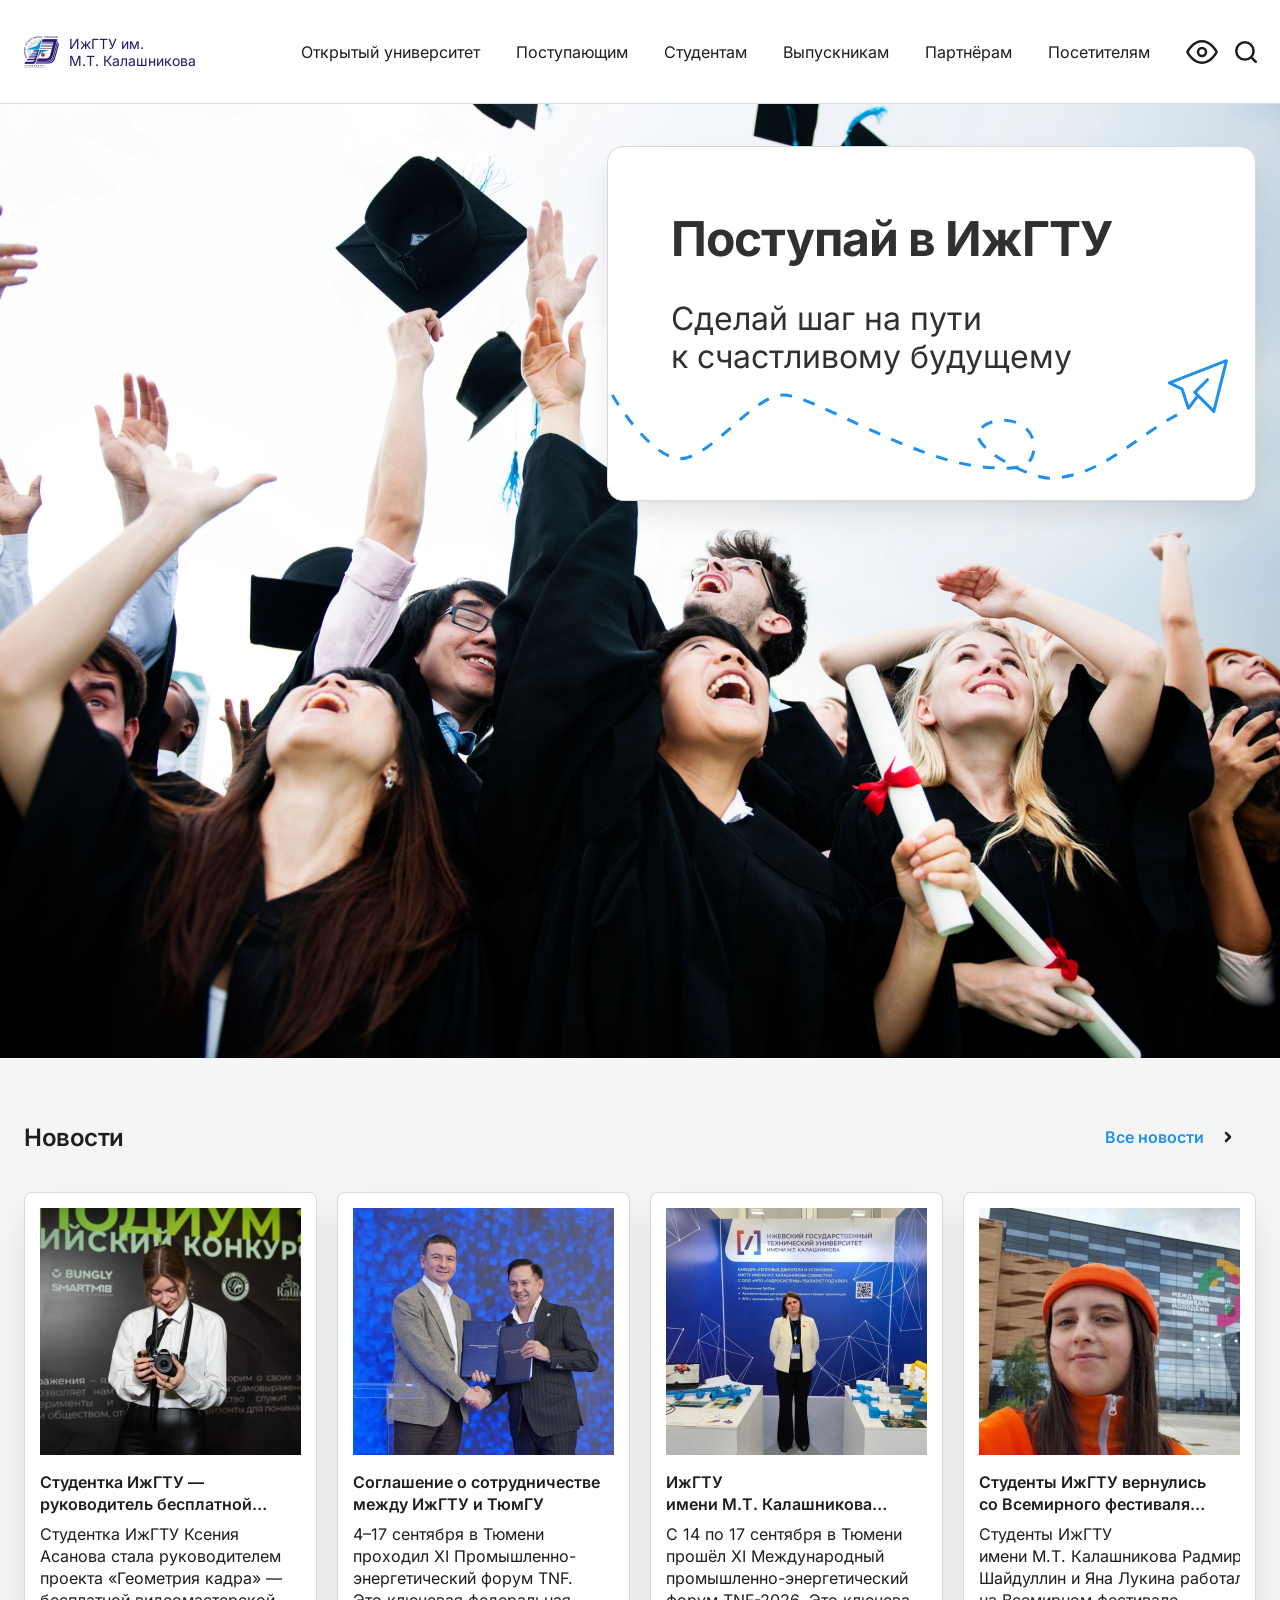
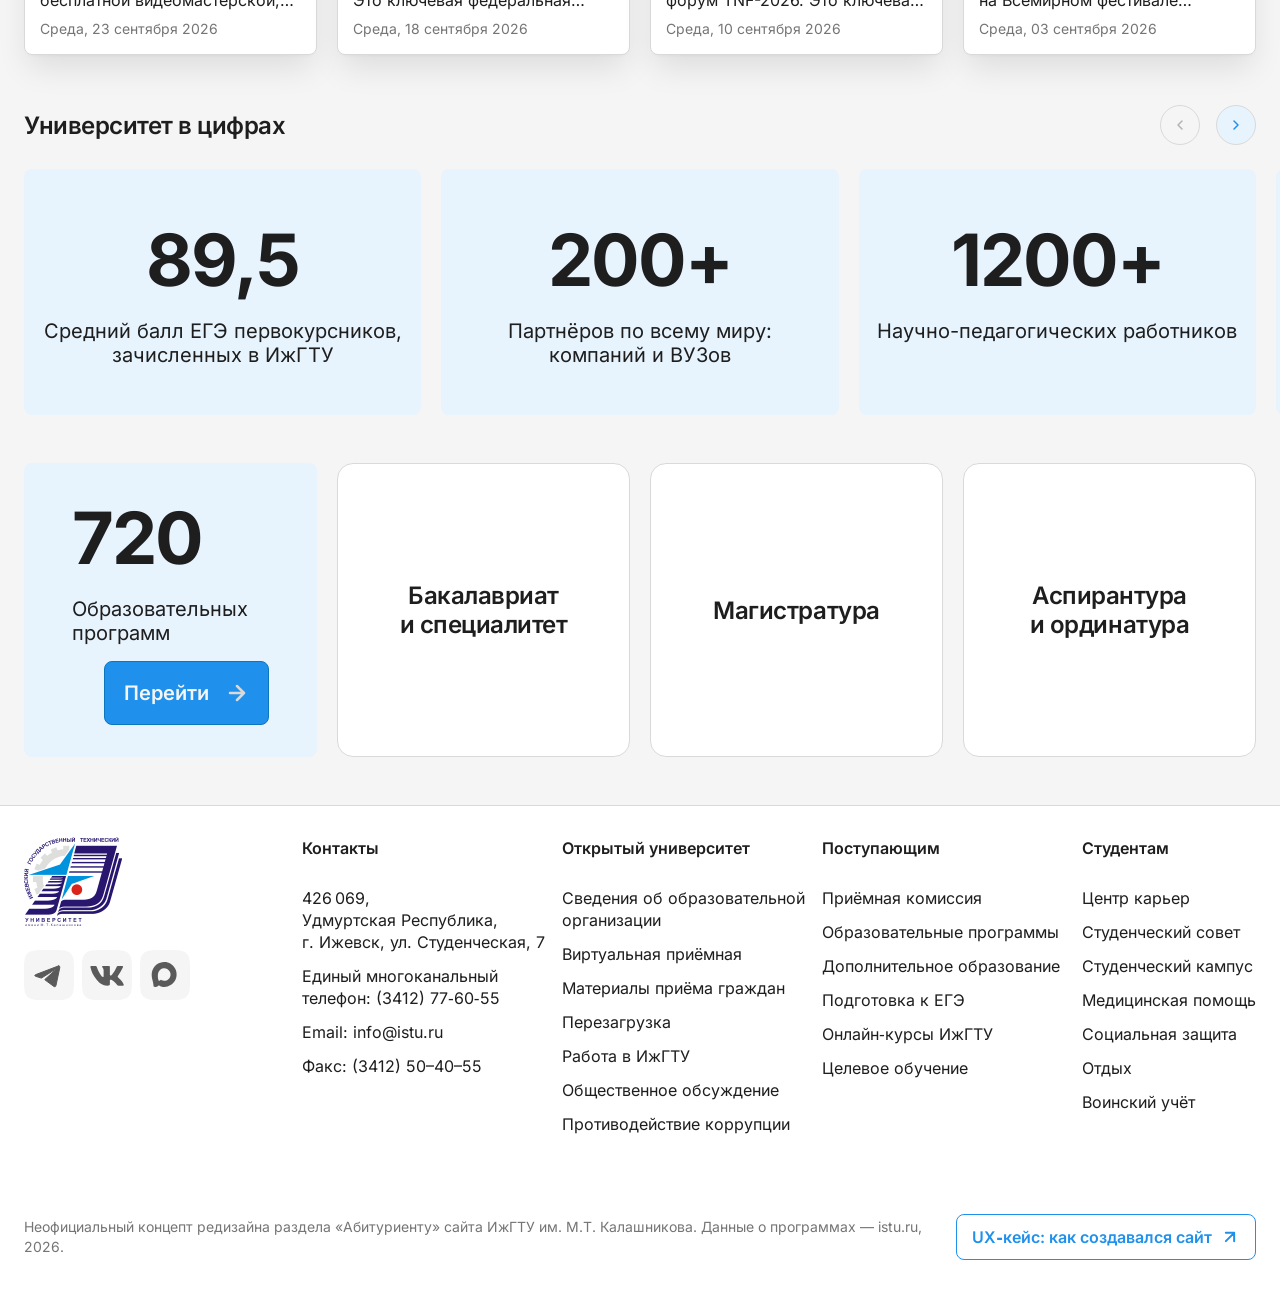
==== commit 62383e7b: "Подвал: кнопка «UX‑кейс: как создавался сайт» Ведёт на strudeell.github.io/istu-ux-case в новой вкла" ====
--- a/index.html
+++ b/index.html
@@ -7,11 +7,11 @@
   <meta name="description" content="Неофициальный концепт редизайна раздела «Абитуриенту» сайта ИжГТУ им. М.Т. Калашникова">
   <link rel="icon" href="assets/img/logo-header.png">
   <link rel="preload" href="assets/fonts/inter-cyrillic.woff2" as="font" type="font/woff2" crossorigin>
-  <link rel="stylesheet" href="css/style.css">
-  <link rel="stylesheet" href="css/mobile.css">
-  <script src="js/icons.js"></script>
-  <script src="js/common.js"></script>
-  <script src="js/mobile.js"></script>
+  <link rel="stylesheet" href="css/style.css?v=5">
+  <link rel="stylesheet" href="css/mobile.css?v=5">
+  <script src="js/icons.js?v=5"></script>
+  <script src="js/common.js?v=5"></script>
+  <script src="js/mobile.js?v=5"></script>
 </head>
 <body>
   <header id="header"></header>
@@ -104,6 +104,6 @@
 
   <footer id="footer"></footer>
   <script>Site.renderFooter();</script>
-  <script src="js/home.js"></script>
+  <script src="js/home.js?v=5"></script>
 </body>
 </html>
--- a/css/style.css
+++ b/css/style.css
@@ -197,7 +197,12 @@
 .footer__list li { font-size: 16px; line-height: 22px; }
 .footer__list a { transition: color .15s ease; }
 .footer__list a:hover { color: var(--brand); }
-.footer__note { position: absolute; left: 0; bottom: 48px; font-size: 14px; line-height: 20px; color: var(--muted); }
+/* Сноска и кнопка UX-кейса — одна строка внизу; сноска стоит там же, где была (48 px от низа) */
+.footer__bottom { position: absolute; left: 0; right: 0; bottom: 35px; display: flex; align-items: center; justify-content: space-between; gap: 24px; }
+.footer__note { font-size: 14px; line-height: 20px; color: var(--muted); }
+.footer__case { flex: none; }
+.footer__case .icon { color: var(--brand); }
+.footer__case:hover .icon { transform: translate(2px, -2px); }
 
 /* ==========================================================================
    Главная
@@ -344,6 +349,8 @@
   transition: background-color .15s ease;
 }
 .tag:hover { background: #cbcbcb; }
+.tag:disabled { opacity: .5; cursor: default; }
+.tag:disabled:hover { background: var(--tag); }
 .tag--filter { background: var(--brand-50); }
 .tag--filter:hover { background: var(--brand-100); }
 
@@ -451,8 +458,8 @@
 .pg-btn:disabled span { color: var(--muted); }
 .pg-gap { padding: 8px 16px; font-weight: 700; line-height: 22px; color: #000; }
 
-/* Панель фильтров */
-.filters-wrap { position: sticky; top: 16px; }
+/* Панель фильтров. Если она выше окна, прилипает нижним краем (--filters-h ставит catalog.js) */
+.filters-wrap { position: sticky; top: 16px; top: min(16px, calc(100vh - var(--filters-h, 0px) - 16px)); }
 .filters {
   display: flex; flex-direction: column; gap: 24px; padding: 15px;
   background: var(--surface); border: 1px solid var(--border); border-radius: 8px;
@@ -472,6 +479,8 @@
 .fsec { display: flex; flex-direction: column; gap: 12px; }
 .fsec[hidden] { display: none; }
 .fsec__title { font-size: 16px; line-height: 22px; }
+.fsec__head { display: flex; flex-direction: column; gap: 4px; }
+.fsec__desc { font-size: 14px; line-height: 20px; color: var(--muted); }
 .fsec__group { display: flex; flex-direction: column; gap: 12px; }
 
 .check, .radio { position: relative; display: flex; align-items: flex-start; gap: 12px; cursor: pointer; font-size: 16px; line-height: 22px; }
@@ -493,9 +502,6 @@
 .radio:hover .radio__dot { border-color: var(--text); }
 .radio input:checked + .radio__dot { background: var(--dark); border-color: var(--dark); }
 .radio input:checked + .radio__dot::after { content: ''; position: absolute; inset: 2px; border-radius: 50%; background: var(--bg); transform: scale(.6); }
-.radio__desc { display: block; color: var(--muted); }
-.ege-panel { display: flex; flex-direction: column; gap: 12px; padding-left: 28px; }
-.ege-panel[hidden] { display: none; }
 
 .slider-field { display: flex; flex-direction: column; gap: 12px; }
 .slider-field__label { display: flex; align-items: center; justify-content: space-between; gap: 4px; min-height: 22px; font-size: 16px; line-height: 22px; }
@@ -511,6 +517,10 @@
 .score-input:hover { border-color: #bdbdbd; }
 .score-input:focus { border-color: var(--brand); box-shadow: var(--focus); }
 .slider-field__hint { font-size: 14px; line-height: 20px; color: var(--muted); }
+/* Сумма баллов ЕГЭ: до выбора предметов поле недоступно */
+.ege-score { margin-top: 4px; }
+.slider-field.is-disabled .slider-field__label { color: var(--muted); }
+.score-input:disabled { background: var(--bg); border-color: var(--border); color: var(--placeholder); cursor: not-allowed; }
 
 .range { position: relative; height: 16px; }
 .range__track { position: absolute; left: 0; right: 0; top: 4px; height: 8px; border-radius: 9999px; background: var(--track); }
@@ -531,6 +541,8 @@
 .range input[type=range]:hover::-webkit-slider-thumb { transform: scale(1.15); }
 .range input[type=range]:focus-visible::-webkit-slider-thumb { box-shadow: var(--focus); }
 .range input[type=range]:focus-visible { box-shadow: none; }
+.range input[type=range]:disabled::-webkit-slider-thumb { background: var(--placeholder); cursor: not-allowed; transform: none; }
+.range input[type=range]:disabled::-moz-range-thumb { background: var(--placeholder); cursor: not-allowed; }
 
 .filters__buttons { display: flex; flex-direction: column; gap: 12px; }
 
@@ -540,7 +552,11 @@
 .program { padding: 20px 0; display: grid; grid-template-columns: minmax(0, 1fr) var(--aside); gap: var(--gap); align-items: stretch; }
 .program__col { display: flex; flex-direction: column; gap: 15px; min-width: 0; }
 .program__aside { display: flex; flex-direction: column; gap: 12px; min-width: 0; }
-.program__col > :last-child, .program__aside > :last-child { flex-grow: 1; }
+.program__col > :last-child { flex-grow: 1; }
+/* Порядок плашек по макету: стоимость — сразу под госаккредитацией, сноски — внизу колонки */
+.program__aside > .acard--price { order: 1; }
+.program__aside > .icard--spo { order: 2; }
+.program__aside > .icard--notes { order: 3; margin-top: auto; }
 
 .crumbs { display: flex; align-items: center; gap: 8px; min-height: 40px; flex-wrap: wrap; }
 .crumbs__home { width: 40px; height: 40px; padding: 8px; border-radius: 9999px; background: var(--brand-50); color: var(--brand); transition: background-color .15s ease; }
@@ -552,7 +568,7 @@
 
 .phero {
   position: relative; display: flex; flex-direction: column; gap: 16px; padding: 20px; min-height: 266px;
-  background: var(--brand-50); border-radius: 16px; overflow: hidden;
+  background: var(--brand-50); border-radius: 16px; box-shadow: var(--shadow-200); overflow: hidden;
 }
 .phero > * { position: relative; z-index: 1; }
 .phero__level { font-size: 16px; line-height: 22px; font-weight: 600; }
@@ -564,10 +580,11 @@
 .phero__img { position: absolute; z-index: 0; right: -15px; bottom: -56px; width: 418px; height: 278px; pointer-events: none; }
 
 .ptabs { display: flex; align-items: flex-start; justify-content: space-between; gap: 16px; padding: 8px; background: var(--surface); border-radius: 8px; }
-.ptab { padding: 20px; border-radius: 8px; font-size: 16px; line-height: 22px; font-weight: 600; color: var(--brand); white-space: nowrap; transition: background-color .15s ease; }
+/* Высота 46 px — как у кнопок «Подать документы» и «Задать вопрос» */
+.ptab { padding: 12px 16px; border-radius: 8px; font-size: 16px; line-height: 22px; font-weight: 600; color: var(--brand); white-space: nowrap; transition: background-color .15s ease; }
 .ptab:hover { background: var(--brand-50); }
 .ptab.is-active {
-  padding: 19px; font-size: 20px; line-height: 24px; color: var(--bg);
+  padding: 11px 15px; color: var(--bg);
   background: var(--brand); border: 1px solid var(--brand-dark); cursor: default;
 }
 
@@ -586,7 +603,7 @@
 .icard__value { font-size: 16px; line-height: 22px; }
 .icard__value--small { font-size: 14px; line-height: 20px; color: var(--text-2); }
 .kv { display: flex; flex-direction: column; gap: 8px; }
-.kv__row { display: flex; align-items: flex-end; justify-content: space-between; gap: 4px; font-size: 16px; line-height: 22px; }
+.kv__row { display: flex; align-items: center; justify-content: space-between; gap: 4px; font-size: 16px; line-height: 22px; }
 .kv__row span:last-child { flex: none; text-align: right; }
 
 .about {
@@ -598,23 +615,74 @@
 .about__text .btn--link { align-self: flex-start; }
 .about__img { flex: none; width: 297px; height: 222px; border-radius: 8px; object-fit: cover; }
 
-.acard { display: flex; align-items: flex-start; gap: 10px; padding: 10px; background: var(--brand-50); border-radius: 16px; transition: background-color .15s ease; }
+/* Плашки справа (макет 16:3276): стрелка — в строке заголовка, строки значений — до правого поля плашки */
+.acard {
+  display: flex; align-items: flex-start; gap: 10px; padding: 10px;
+  background: var(--brand-50); border-radius: 16px; box-shadow: var(--shadow-200);
+  transition: background-color .15s ease;
+}
 a.acard:hover { background: var(--brand-100); }
 .acard__body { flex: 1; min-width: 0; display: flex; flex-direction: column; gap: 10px; }
-.acard__title { font-size: 16px; line-height: 22px; font-weight: 600; color: var(--text-2); }
+.acard__head { display: flex; align-items: center; gap: 8px; }
+.acard__title { flex: 1; min-width: 0; font-size: 16px; line-height: 22px; font-weight: 600; color: var(--text-2); }
+.acard__arrow { flex: none; display: flex; color: var(--brand-dark); transition: transform .15s ease; }
+a.acard:hover .acard__arrow { transform: translateX(2px); }
 .acard__rows { display: flex; flex-direction: column; gap: 4px; }
 .acard__row { display: flex; justify-content: space-between; gap: 4px; font-size: 14px; line-height: 20px; color: var(--text-2); }
 .acard__row b { font-weight: 600; white-space: nowrap; }
-.acard__arrow { flex: none; align-self: stretch; display: flex; align-items: center; color: var(--brand-dark); }
-.acard--white { background: var(--surface); border-radius: 8px; box-shadow: var(--shadow-200); gap: 12px; }
-.notes { font-size: 16px; line-height: 22px; color: var(--muted); }
-.notes u { text-decoration: underline; text-underline-offset: 2px; }
+
+/* Сноски к * и **: звёздочки висят в своей колонке, текст выровнен по одной линии */
+.notes { flex: 1; min-width: 0; display: flex; flex-direction: column; gap: 8px; font-size: 14px; line-height: 20px; color: var(--muted); }
+.notes li { display: grid; grid-template-columns: 14px minmax(0, 1fr); column-gap: 4px; }
+.notes__mark { text-align: right; }
+.notes a { text-decoration: underline; text-underline-offset: 2px; transition: color .15s ease; }
+.notes a:hover { color: var(--brand); }
 
 /* ==========================================================================
-   Заглушка
+   Заглушка: лист чертежа с фермой «404» (рисует js/stub.js)
    ========================================================================== */
-.stub { padding: 48px 0 230px; }
-.stub__face { margin: 48px 0 0 486px; font-size: 190px; line-height: 228px; font-weight: 700; letter-spacing: -3.8px; }
+.stub { padding: 48px 0 96px; }
+.stub__head { display: flex; align-items: center; justify-content: space-between; flex-wrap: wrap; gap: 16px 24px; min-height: 58px; }
+.stub__actions { display: flex; flex-wrap: wrap; gap: 12px; }
+
+/* Миллиметровка: шаг и сдвиг сетки задаёт скрипт, чтобы линии проходили через узлы фермы */
+.stub__sheet {
+  --cell: 44px; --gx: 0px; --gy: 0px;
+  position: relative; margin-top: 24px; height: clamp(420px, calc(100vh - 260px), 560px); overflow: hidden;
+  border: 1px solid var(--border); border-radius: 16px;
+  background-color: var(--surface);
+  background-image:
+    linear-gradient(to right, #dcebfc 1px, transparent 1px), linear-gradient(to bottom, #dcebfc 1px, transparent 1px),
+    linear-gradient(to right, #eff6fe 1px, transparent 1px), linear-gradient(to bottom, #eff6fe 1px, transparent 1px);
+  background-size:
+    var(--cell) var(--cell), var(--cell) var(--cell),
+    calc(var(--cell) / 2) calc(var(--cell) / 2), calc(var(--cell) / 2) calc(var(--cell) / 2);
+  background-position: var(--gx) var(--gy);
+}
+.stub__canvas {
+  position: absolute; left: 0; top: 0; width: 100%; height: 100%;
+  cursor: crosshair; touch-action: pan-y; -webkit-user-select: none; user-select: none;
+}
+
+/* Технические требования и основная надпись — в правом нижнем углу листа, как на чертеже */
+.stub__legend { position: absolute; right: 0; bottom: 0; width: 360px; max-width: 100%; }
+.stub__notes {
+  display: flex; flex-direction: column; gap: 4px; padding: 0 20px 14px 2px;
+  counter-reset: stub-note; font-size: 14px; line-height: 20px; color: var(--text-2);
+}
+.stub__notes li { display: grid; grid-template-columns: 18px minmax(0, 1fr); }
+.stub__notes li::before { counter-increment: stub-note; content: counter(stub-note) '.'; }
+.stub__stamp {
+  display: grid; grid-template-columns: 76px 100px minmax(0, 1fr); grid-auto-rows: 24px; gap: 1px;
+  padding: 1px 0 0 1px; background: var(--border); border-top-left-radius: 8px; overflow: hidden;
+  font-size: 12px; line-height: 16px; color: var(--text); font-variant-numeric: tabular-nums;
+}
+.stub__stamp > * { display: flex; align-items: center; min-width: 0; padding: 0 8px; background: var(--surface); white-space: nowrap; overflow: hidden; }
+.stub__key { color: var(--muted); }
+.stub__code { grid-row: span 2; justify-content: center; font-size: 15px; line-height: 20px; font-weight: 600; }
+.stub__name { justify-content: center; }
+.stub__mini { gap: 1px; padding: 0; background: var(--border); }
+.stub__mini span { flex: 1 1 0; height: 100%; display: flex; align-items: center; justify-content: center; background: var(--surface); font-size: 11px; }
 
 /* ==========================================================================
    Адаптация под ширину окна 1024–1439
@@ -627,7 +695,6 @@
   .cards--grid { grid-template-columns: minmax(0, 1fr); }
   .pcard--row .pcard__row { grid-template-columns: minmax(0, 1fr) minmax(0, 200px); row-gap: 20px; }
   .pcard--row .pcard__side { grid-column: 1 / -1; }
-  .stub__face { margin-left: 30%; }
   .pinfo { grid-template-columns: repeat(2, minmax(0, 1fr)); }
   .news__grid { grid-template-columns: repeat(2, minmax(0, 1fr)); }
   .programs-tiles { grid-template-columns: repeat(2, minmax(0, 1fr)); }
--- a/css/mobile.css
+++ b/css/mobile.css
@@ -77,6 +77,9 @@
   .m-footer .footer__list a { display: inline-block; }
   .m-footer .footer__list a:active, .m-footer a.footer__title:active { color: var(--brand); }
   .m-footer .footer__note { position: static; font-size: 14px; line-height: 20px; }
+  .m-footer__case { padding-inline: 12px; white-space: normal; text-align: center; margin-bottom: -8px; }
+  .m-footer__case .icon { color: var(--brand); }
+  .m-footer__case:active { background: var(--brand-50); }
 
   /* ---------- Хлебные крошки ---------- */
   .crumbs { gap: 4px; min-height: 36px; }
@@ -266,7 +269,7 @@
   .check, .radio { padding: 4px 0; font-size: 14px; line-height: 20px; }
   .check input, .radio input { margin-top: 2px; }
   .check__box, .radio__dot { margin-top: 2px; }
-  .ege-panel { gap: 8px; padding: 4px 0 8px 28px; }
+  .ege-panel { gap: 8px; padding: 4px 0 8px 28px; } /* для десктопа v1/v2 — телефонную версию можно откатывать отдельно */
   .slider-field { gap: 12px; }
   .slider-field__label { font-size: 14px; line-height: 20px; }
   .score-input { width: 88px; height: 40px; font-size: 16px; }
@@ -284,7 +287,7 @@
     position: sticky; bottom: 0; z-index: 2; margin: -8px -16px 0; padding: 20px 16px calc(16px + env(safe-area-inset-bottom));
     background: linear-gradient(rgba(255, 255, 255, 0), var(--surface) 20px);
   }
-  #apply, #reset-filters { display: none; }
+  #apply, #reset-filters { display: none; } /* #apply — кнопка десктопа v1/v2 */
   #m-show { box-shadow: var(--shadow-400); }
 
   .m-sheet {
@@ -294,6 +297,7 @@
   }
   .m-sheet__grab { top: 8px; }
   .m-sheet__head { touch-action: none; display: flex; flex-direction: column; gap: 12px; margin: -29px -20px 0; padding: 29px 20px 0; }
+  .m-sheet__bar { display: flex; align-items: center; justify-content: space-between; gap: 8px; }
   .m-sheet__title { font-size: 16px; line-height: 22.4px; font-weight: 600; }
   .m-sheet__text { font-size: 16px; line-height: 22.4px; }
   .m-sheet__options { display: flex; flex-direction: column; }
@@ -369,7 +373,18 @@
      Заглушка
      ========================================================================== */
   body.page-white { background: var(--bg); }
-  .stub { padding: 27px 0 120px; }
+  .stub { padding: 27px 0 48px; display: flex; flex-direction: column; }
+  /* Кнопки уходят под лист: заголовок и кнопки становятся отдельными строками колонки */
+  .stub__head { display: contents; }
+  .stub__actions { order: 1; margin-top: 16px; gap: 8px; flex-wrap: wrap-reverse; }
+  .stub__actions .btn { flex: 1 1 auto; }
+  /* Высота поля под ферму — от ширины листа: 14 клеток в ширину, 7 в высоту плюс размер и опоры */
+  .stub__sheet { margin-top: 16px; height: auto; padding-top: calc(54.3% + 50px); border-radius: 8px; }
+  .stub__legend { position: static; width: auto; }
+  .stub__notes { padding: 0 12px 12px; }
+  .stub__stamp { grid-template-columns: 68px 84px minmax(0, 1fr); padding-left: 0; border-radius: 0; }
+  .stub__code { font-size: 13px; }
+  /* Прежняя заглушка (десктоп до v4) */
   .stub__face { margin: 34px 0 0; text-align: center; font-size: 48px; line-height: 57.6px; letter-spacing: -0.96px; }
 }
 
